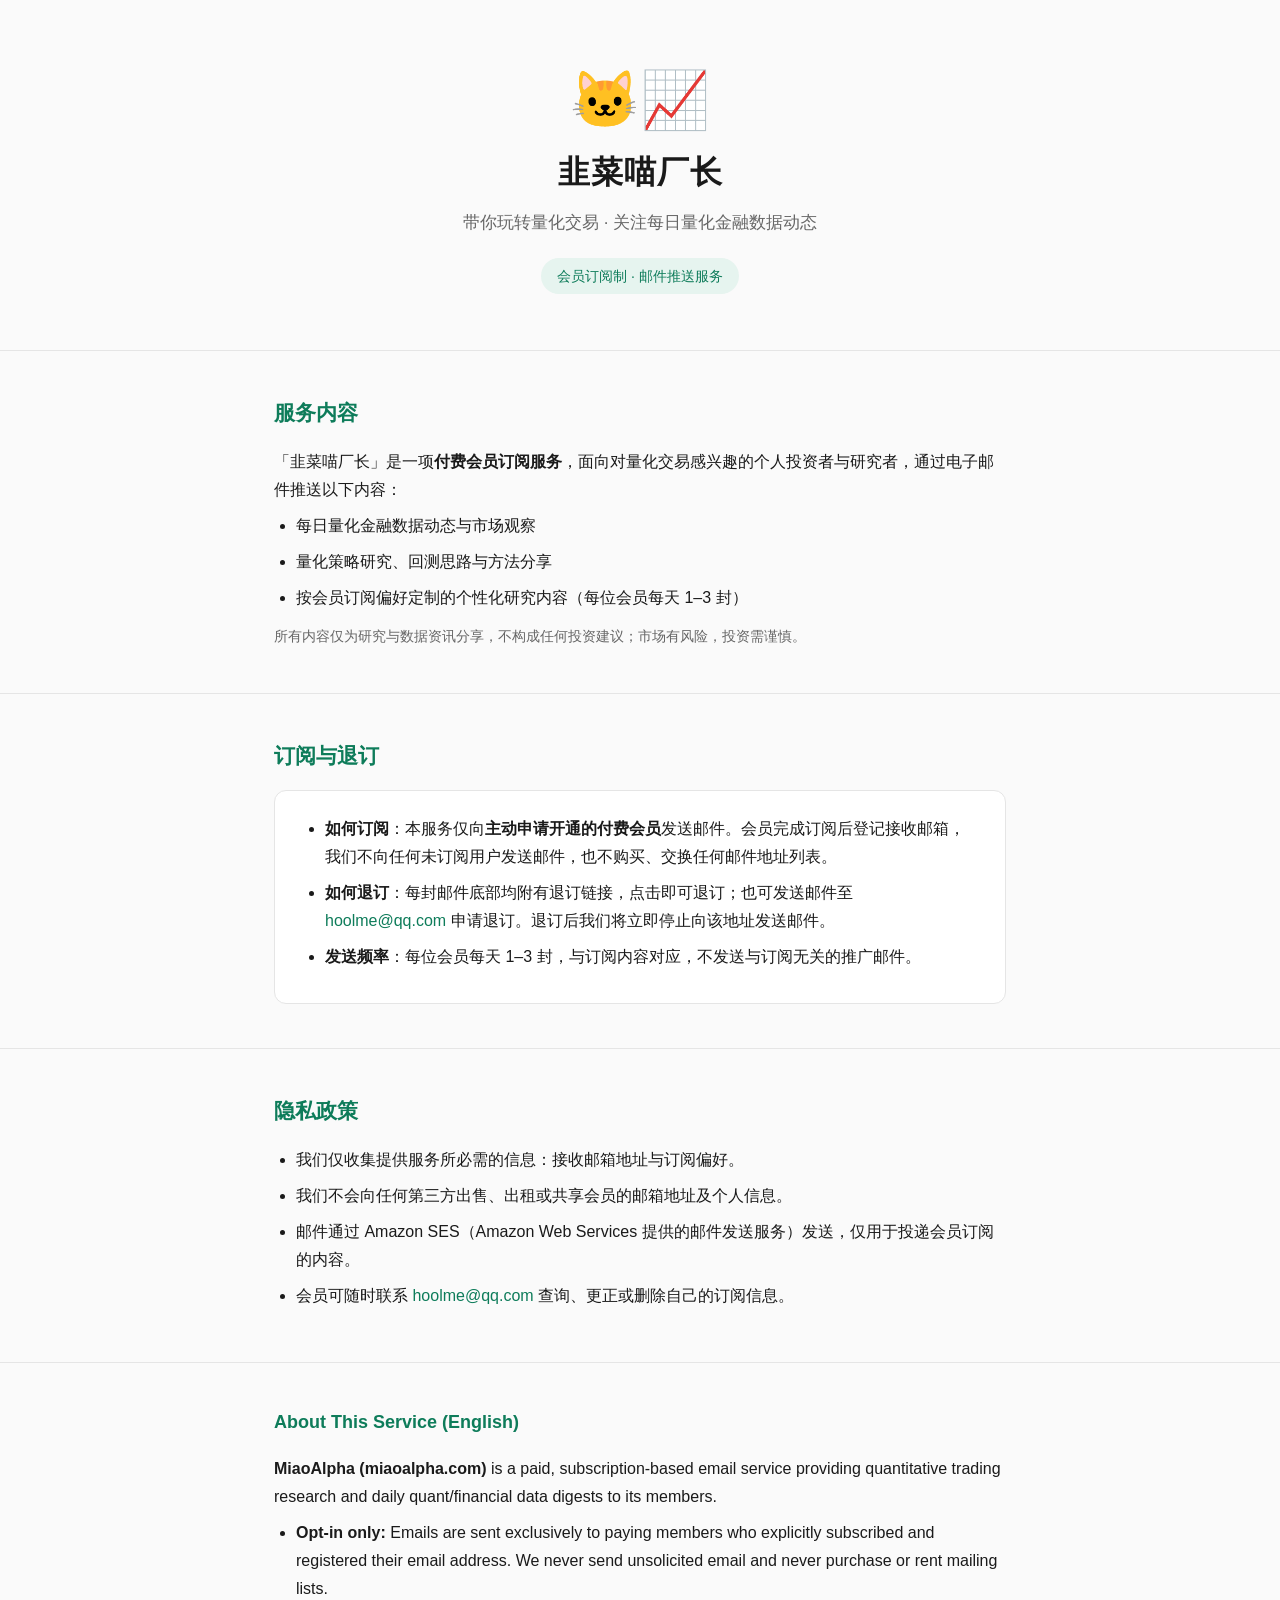
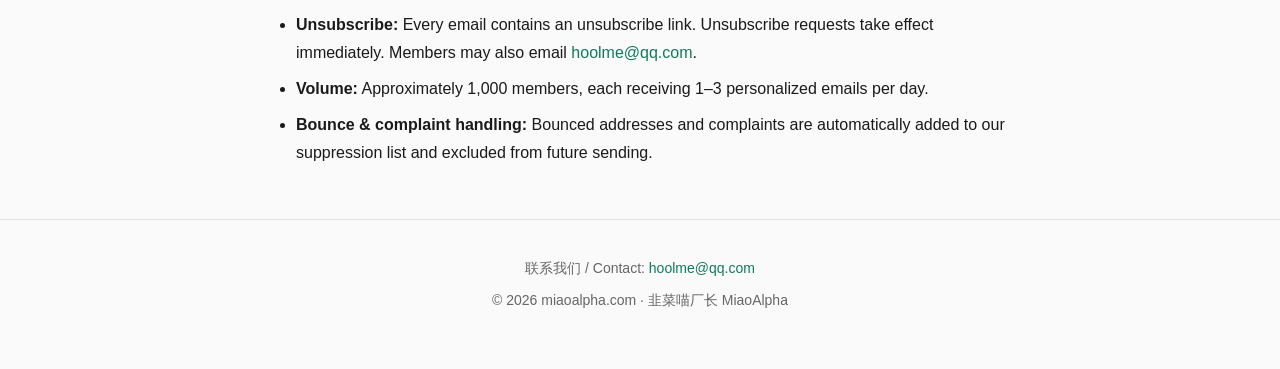
==== index.html @ d76ddc3e "Add files via upload" ====
<!DOCTYPE html>
<html lang="zh-CN">
<head>
<meta charset="UTF-8">
<meta name="viewport" content="width=device-width, initial-scale=1.0">
<meta name="description" content="韭菜喵厂长 — 付费订阅制量化交易研究与每日量化金融数据动态邮件服务。用户主动订阅，随时可退订。">
<title>韭菜喵厂长 · MiaoAlpha — 量化交易研究订阅</title>
<style>
  :root {
    --bg: #fafafa;
    --card: #ffffff;
    --text: #1a1a1a;
    --muted: #666;
    --accent: #0e7c5a;
    --accent-soft: #e6f4ef;
    --border: #e5e5e5;
  }
  @media (prefers-color-scheme: dark) {
    :root {
      --bg: #111417;
      --card: #1a1f24;
      --text: #e8e8e8;
      --muted: #9aa4ad;
      --accent: #35c795;
      --accent-soft: #16302a;
      --border: #2a3138;
    }
  }
  * { margin: 0; padding: 0; box-sizing: border-box; }
  body {
    font-family: -apple-system, BlinkMacSystemFont, "PingFang SC", "Microsoft YaHei", "Segoe UI", sans-serif;
    background: var(--bg);
    color: var(--text);
    line-height: 1.75;
  }
  .wrap { max-width: 780px; margin: 0 auto; padding: 0 24px; }
  header {
    padding: 72px 0 56px;
    text-align: center;
    border-bottom: 1px solid var(--border);
  }
  .logo { font-size: 56px; line-height: 1; }
  h1 { font-size: 32px; margin: 16px 0 8px; letter-spacing: 1px; }
  .tagline { font-size: 17px; color: var(--muted); }
  .badge {
    display: inline-block;
    margin-top: 20px;
    padding: 6px 16px;
    background: var(--accent-soft);
    color: var(--accent);
    border-radius: 999px;
    font-size: 14px;
  }
  section { padding: 44px 0; border-bottom: 1px solid var(--border); }
  h2 {
    font-size: 21px;
    margin-bottom: 16px;
    color: var(--accent);
  }
  p, li { font-size: 16px; color: var(--text); }
  ul { padding-left: 22px; margin-top: 8px; }
  li { margin-bottom: 8px; }
  .muted { color: var(--muted); font-size: 14px; }
  .card {
    background: var(--card);
    border: 1px solid var(--border);
    border-radius: 12px;
    padding: 24px 28px;
    margin-top: 16px;
  }
  .en { font-size: 15px; color: var(--muted); }
  .en h2 { font-size: 18px; }
  footer { padding: 36px 0 56px; text-align: center; }
  footer p { font-size: 14px; color: var(--muted); }
  a { color: var(--accent); text-decoration: none; }
  a:hover { text-decoration: underline; }
</style>
</head>
<body>

<header>
  <div class="wrap">
    <div class="logo">🐱📈</div>
    <h1>韭菜喵厂长</h1>
    <p class="tagline">带你玩转量化交易 · 关注每日量化金融数据动态</p>
    <span class="badge">会员订阅制 · 邮件推送服务</span>
  </div>
</header>

<section>
  <div class="wrap">
    <h2>服务内容</h2>
    <p>「韭菜喵厂长」是一项<strong>付费会员订阅服务</strong>，面向对量化交易感兴趣的个人投资者与研究者，通过电子邮件推送以下内容：</p>
    <ul>
      <li>每日量化金融数据动态与市场观察</li>
      <li>量化策略研究、回测思路与方法分享</li>
      <li>按会员订阅偏好定制的个性化研究内容（每位会员每天 1&ndash;3 封）</li>
    </ul>
    <p class="muted" style="margin-top:12px">所有内容仅为研究与数据资讯分享，不构成任何投资建议；市场有风险，投资需谨慎。</p>
  </div>
</section>

<section>
  <div class="wrap">
    <h2>订阅与退订</h2>
    <div class="card">
      <ul style="margin-top:0">
        <li><strong>如何订阅</strong>：本服务仅向<strong>主动申请开通的付费会员</strong>发送邮件。会员完成订阅后登记接收邮箱，我们不向任何未订阅用户发送邮件，也不购买、交换任何邮件地址列表。</li>
        <li><strong>如何退订</strong>：每封邮件底部均附有退订链接，点击即可退订；也可发送邮件至 <a href="mailto:hoolme@qq.com">hoolme@qq.com</a> 申请退订。退订后我们将立即停止向该地址发送邮件。</li>
        <li><strong>发送频率</strong>：每位会员每天 1&ndash;3 封，与订阅内容对应，不发送与订阅无关的推广邮件。</li>
      </ul>
    </div>
  </div>
</section>

<section>
  <div class="wrap">
    <h2>隐私政策</h2>
    <ul>
      <li>我们仅收集提供服务所必需的信息：接收邮箱地址与订阅偏好。</li>
      <li>我们不会向任何第三方出售、出租或共享会员的邮箱地址及个人信息。</li>
      <li>邮件通过 Amazon SES（Amazon Web Services 提供的邮件发送服务）发送，仅用于投递会员订阅的内容。</li>
      <li>会员可随时联系 <a href="mailto:hoolme@qq.com">hoolme@qq.com</a> 查询、更正或删除自己的订阅信息。</li>
    </ul>
  </div>
</section>

<section>
  <div class="wrap en">
    <h2>About This Service (English)</h2>
    <p><strong>MiaoAlpha (miaoalpha.com)</strong> is a paid, subscription-based email service providing quantitative trading research and daily quant/financial data digests to its members.</p>
    <ul>
      <li><strong>Opt-in only:</strong> Emails are sent exclusively to paying members who explicitly subscribed and registered their email address. We never send unsolicited email and never purchase or rent mailing lists.</li>
      <li><strong>Unsubscribe:</strong> Every email contains an unsubscribe link. Unsubscribe requests take effect immediately. Members may also email <a href="mailto:hoolme@qq.com">hoolme@qq.com</a>.</li>
      <li><strong>Volume:</strong> Approximately 1,000 members, each receiving 1&ndash;3 personalized emails per day.</li>
      <li><strong>Bounce &amp; complaint handling:</strong> Bounced addresses and complaints are automatically added to our suppression list and excluded from future sending.</li>
    </ul>
  </div>
</section>

<footer>
  <div class="wrap">
    <p>联系我们 / Contact: <a href="mailto:hoolme@qq.com">hoolme@qq.com</a></p>
    <p style="margin-top:8px">© 2026 miaoalpha.com · 韭菜喵厂长 MiaoAlpha</p>
  </div>
</footer>

</body>
</html>
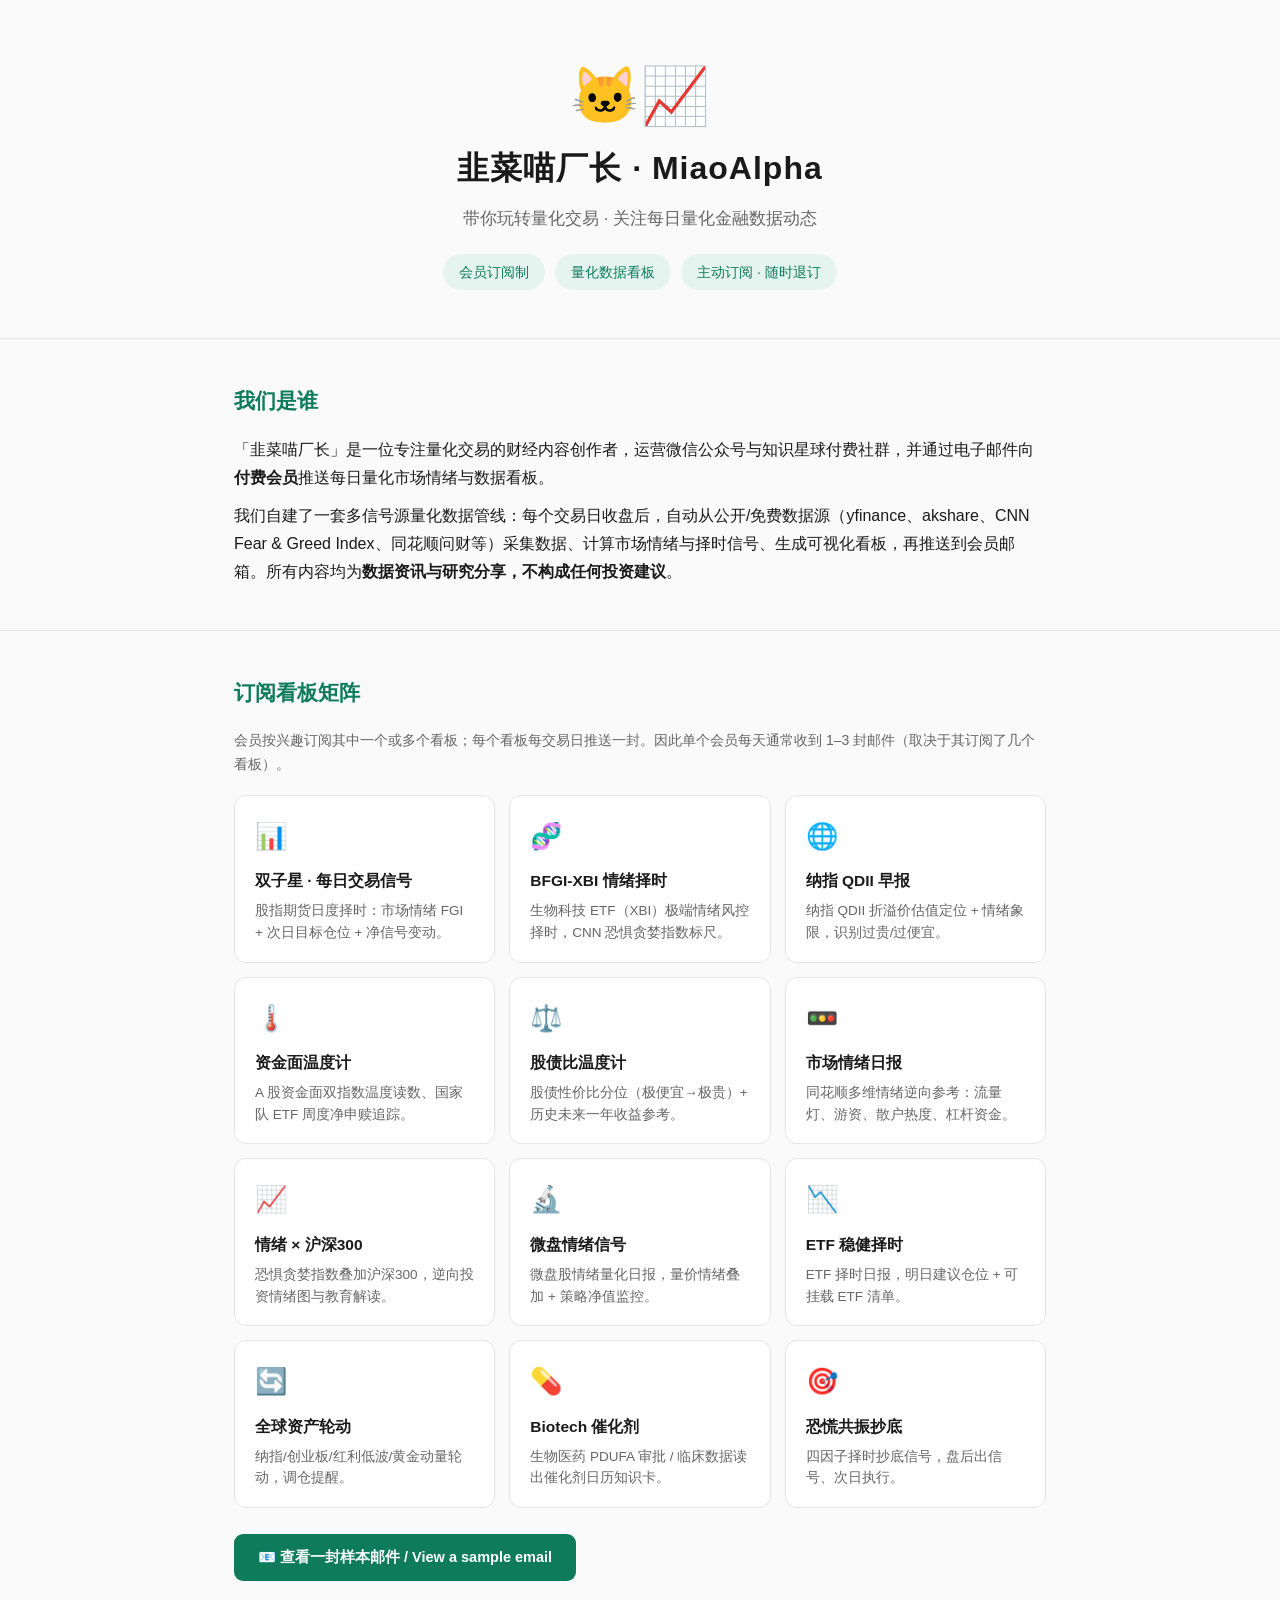
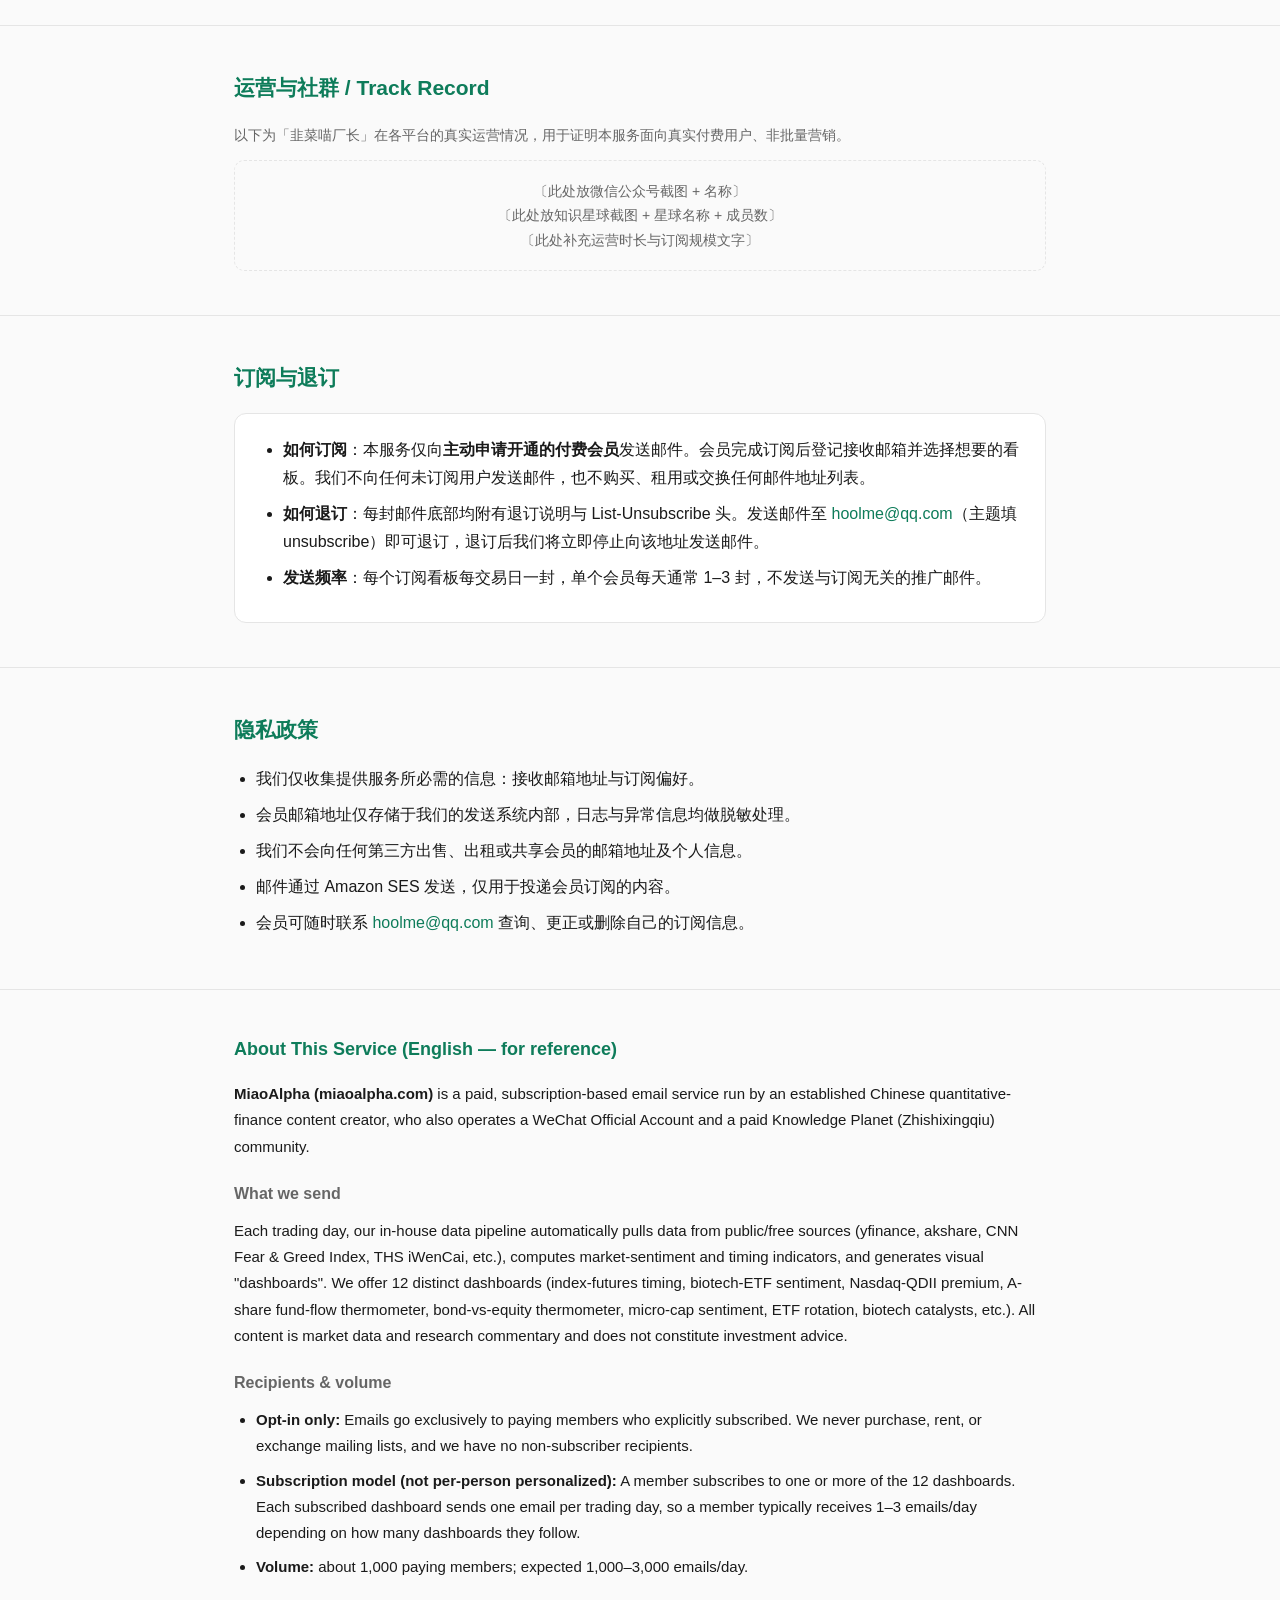
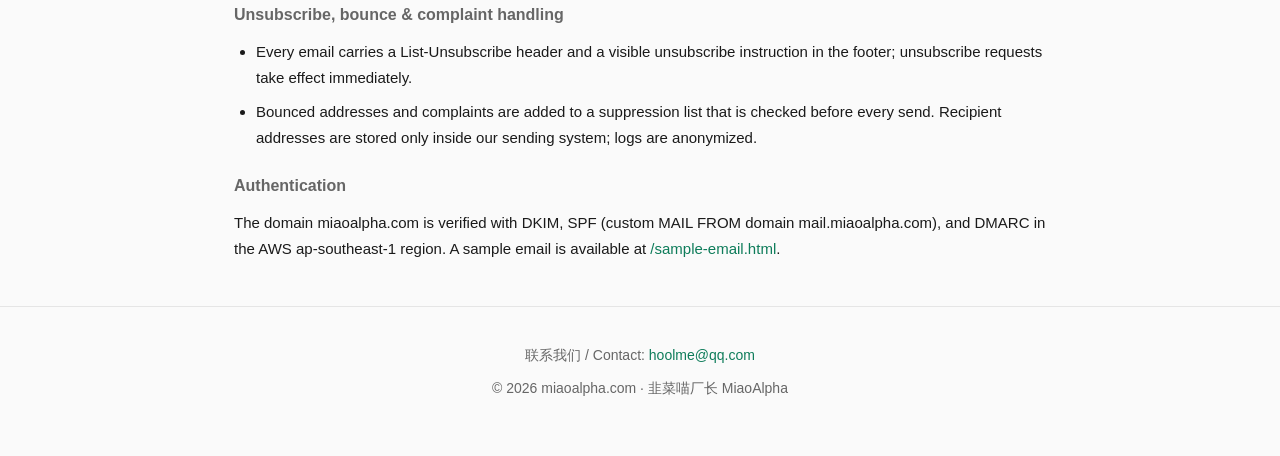
==== commit 6df587d3: "feat: 升级官网展示量化看板矩阵与合规样本邮件 - 新增12个订阅看板矩阵展示 - 新增中英双语 About（供 AWS SES 审核） - 修正订阅模型表述（按看板订阅，非per-person个" ====
--- a/index.html
+++ b/index.html
@@ -3,73 +3,73 @@
 <head>
 <meta charset="UTF-8">
 <meta name="viewport" content="width=device-width, initial-scale=1.0">
-<meta name="description" content="韭菜喵厂长 — 付费订阅制量化交易研究与每日量化金融数据动态邮件服务。用户主动订阅，随时可退订。">
-<title>韭菜喵厂长 · MiaoAlpha — 量化交易研究订阅</title>
+<meta name="description" content="韭菜喵厂长 MiaoAlpha — 付费订阅制量化市场情绪与数据看板邮件服务。用户主动订阅，按看板推送，随时可退订。A paid, opt-in subscription email service delivering quantitative market-sentiment dashboards.">
+<title>韭菜喵厂长 · MiaoAlpha — 量化数据看板订阅服务</title>
 <style>
   :root {
-    --bg: #fafafa;
-    --card: #ffffff;
-    --text: #1a1a1a;
-    --muted: #666;
-    --accent: #0e7c5a;
-    --accent-soft: #e6f4ef;
-    --border: #e5e5e5;
+    --bg: #fafafa; --card: #ffffff; --text: #1a1a1a; --muted: #666;
+    --accent: #0e7c5a; --accent-soft: #e6f4ef; --border: #e5e5e5;
   }
   @media (prefers-color-scheme: dark) {
     :root {
-      --bg: #111417;
-      --card: #1a1f24;
-      --text: #e8e8e8;
-      --muted: #9aa4ad;
-      --accent: #35c795;
-      --accent-soft: #16302a;
-      --border: #2a3138;
+      --bg: #111417; --card: #1a1f24; --text: #e8e8e8; --muted: #9aa4ad;
+      --accent: #35c795; --accent-soft: #16302a; --border: #2a3138;
     }
+  }
+  :root[data-theme="dark"] {
+    --bg: #111417; --card: #1a1f24; --text: #e8e8e8; --muted: #9aa4ad;
+    --accent: #35c795; --accent-soft: #16302a; --border: #2a3138;
+  }
+  :root[data-theme="light"] {
+    --bg: #fafafa; --card: #ffffff; --text: #1a1a1a; --muted: #666;
+    --accent: #0e7c5a; --accent-soft: #e6f4ef; --border: #e5e5e5;
   }
   * { margin: 0; padding: 0; box-sizing: border-box; }
   body {
     font-family: -apple-system, BlinkMacSystemFont, "PingFang SC", "Microsoft YaHei", "Segoe UI", sans-serif;
-    background: var(--bg);
-    color: var(--text);
-    line-height: 1.75;
+    background: var(--bg); color: var(--text); line-height: 1.75;
   }
-  .wrap { max-width: 780px; margin: 0 auto; padding: 0 24px; }
-  header {
-    padding: 72px 0 56px;
-    text-align: center;
-    border-bottom: 1px solid var(--border);
-  }
+  .wrap { max-width: 860px; margin: 0 auto; padding: 0 24px; }
+  header { padding: 68px 0 48px; text-align: center; border-bottom: 1px solid var(--border); }
   .logo { font-size: 56px; line-height: 1; }
   h1 { font-size: 32px; margin: 16px 0 8px; letter-spacing: 1px; }
   .tagline { font-size: 17px; color: var(--muted); }
+  .badges { margin-top: 20px; display: flex; gap: 10px; justify-content: center; flex-wrap: wrap; }
   .badge {
-    display: inline-block;
-    margin-top: 20px;
-    padding: 6px 16px;
-    background: var(--accent-soft);
-    color: var(--accent);
-    border-radius: 999px;
-    font-size: 14px;
+    display: inline-block; padding: 6px 16px; background: var(--accent-soft);
+    color: var(--accent); border-radius: 999px; font-size: 14px;
   }
   section { padding: 44px 0; border-bottom: 1px solid var(--border); }
-  h2 {
-    font-size: 21px;
-    margin-bottom: 16px;
-    color: var(--accent);
-  }
+  h2 { font-size: 21px; margin-bottom: 16px; color: var(--accent); }
+  h3 { font-size: 16px; margin: 20px 0 10px; }
   p, li { font-size: 16px; color: var(--text); }
   ul { padding-left: 22px; margin-top: 8px; }
   li { margin-bottom: 8px; }
   .muted { color: var(--muted); font-size: 14px; }
   .card {
-    background: var(--card);
-    border: 1px solid var(--border);
-    border-radius: 12px;
-    padding: 24px 28px;
-    margin-top: 16px;
+    background: var(--card); border: 1px solid var(--border);
+    border-radius: 12px; padding: 22px 26px; margin-top: 16px;
   }
+  .grid { display: grid; grid-template-columns: repeat(auto-fill, minmax(240px, 1fr)); gap: 14px; margin-top: 18px; }
+  .tile {
+    background: var(--card); border: 1px solid var(--border);
+    border-radius: 12px; padding: 18px 20px;
+  }
+  .tile .ic { font-size: 26px; }
+  .tile h4 { font-size: 15.5px; margin: 8px 0 6px; }
+  .tile p { font-size: 13.5px; color: var(--muted); line-height: 1.6; }
   .en { font-size: 15px; color: var(--muted); }
   .en h2 { font-size: 18px; }
+  .en li, .en p { font-size: 15px; }
+  .btn {
+    display: inline-block; background: var(--accent); color: #fff !important;
+    text-decoration: none; padding: 11px 24px; border-radius: 9px;
+    font-size: 14.5px; font-weight: bold; margin-top: 8px;
+  }
+  .placeholder {
+    border: 1.5px dashed var(--border); border-radius: 10px; padding: 18px;
+    color: var(--muted); font-size: 14px; text-align: center; margin-top: 12px;
+  }
   footer { padding: 36px 0 56px; text-align: center; }
   footer p { font-size: 14px; color: var(--muted); }
   a { color: var(--accent); text-decoration: none; }
@@ -81,22 +81,55 @@
 <header>
   <div class="wrap">
     <div class="logo">🐱📈</div>
-    <h1>韭菜喵厂长</h1>
+    <h1>韭菜喵厂长 · MiaoAlpha</h1>
     <p class="tagline">带你玩转量化交易 · 关注每日量化金融数据动态</p>
-    <span class="badge">会员订阅制 · 邮件推送服务</span>
+    <div class="badges">
+      <span class="badge">会员订阅制</span>
+      <span class="badge">量化数据看板</span>
+      <span class="badge">主动订阅 · 随时退订</span>
+    </div>
   </div>
 </header>
 
 <section>
   <div class="wrap">
-    <h2>服务内容</h2>
-    <p>「韭菜喵厂长」是一项<strong>付费会员订阅服务</strong>，面向对量化交易感兴趣的个人投资者与研究者，通过电子邮件推送以下内容：</p>
-    <ul>
-      <li>每日量化金融数据动态与市场观察</li>
-      <li>量化策略研究、回测思路与方法分享</li>
-      <li>按会员订阅偏好定制的个性化研究内容（每位会员每天 1&ndash;3 封）</li>
-    </ul>
-    <p class="muted" style="margin-top:12px">所有内容仅为研究与数据资讯分享，不构成任何投资建议；市场有风险，投资需谨慎。</p>
+    <h2>我们是谁</h2>
+    <p>「韭菜喵厂长」是一位专注量化交易的财经内容创作者，运营微信公众号与知识星球付费社群，并通过电子邮件向<strong>付费会员</strong>推送每日量化市场情绪与数据看板。</p>
+    <p style="margin-top:10px">我们自建了一套多信号源量化数据管线：每个交易日收盘后，自动从公开/免费数据源（yfinance、akshare、CNN Fear &amp; Greed Index、同花顺问财等）采集数据、计算市场情绪与择时信号、生成可视化看板，再推送到会员邮箱。所有内容均为<strong>数据资讯与研究分享，不构成任何投资建议</strong>。</p>
+  </div>
+</section>
+
+<section>
+  <div class="wrap">
+    <h2>订阅看板矩阵</h2>
+    <p class="muted">会员按兴趣订阅其中一个或多个看板；每个看板每交易日推送一封。因此单个会员每天通常收到 1–3 封邮件（取决于其订阅了几个看板）。</p>
+    <div class="grid">
+      <div class="tile"><div class="ic">📊</div><h4>双子星 · 每日交易信号</h4><p>股指期货日度择时：市场情绪 FGI + 次日目标仓位 + 净信号变动。</p></div>
+      <div class="tile"><div class="ic">🧬</div><h4>BFGI-XBI 情绪择时</h4><p>生物科技 ETF（XBI）极端情绪风控择时，CNN 恐惧贪婪指数标尺。</p></div>
+      <div class="tile"><div class="ic">🌐</div><h4>纳指 QDII 早报</h4><p>纳指 QDII 折溢价估值定位 + 情绪象限，识别过贵/过便宜。</p></div>
+      <div class="tile"><div class="ic">🌡️</div><h4>资金面温度计</h4><p>A 股资金面双指数温度读数、国家队 ETF 周度净申赎追踪。</p></div>
+      <div class="tile"><div class="ic">⚖️</div><h4>股债比温度计</h4><p>股债性价比分位（极便宜→极贵）+ 历史未来一年收益参考。</p></div>
+      <div class="tile"><div class="ic">🚥</div><h4>市场情绪日报</h4><p>同花顺多维情绪逆向参考：流量灯、游资、散户热度、杠杆资金。</p></div>
+      <div class="tile"><div class="ic">📈</div><h4>情绪 × 沪深300</h4><p>恐惧贪婪指数叠加沪深300，逆向投资情绪图与教育解读。</p></div>
+      <div class="tile"><div class="ic">🔬</div><h4>微盘情绪信号</h4><p>微盘股情绪量化日报，量价情绪叠加 + 策略净值监控。</p></div>
+      <div class="tile"><div class="ic">📉</div><h4>ETF 稳健择时</h4><p>ETF 择时日报，明日建议仓位 + 可挂载 ETF 清单。</p></div>
+      <div class="tile"><div class="ic">🔄</div><h4>全球资产轮动</h4><p>纳指/创业板/红利低波/黄金动量轮动，调仓提醒。</p></div>
+      <div class="tile"><div class="ic">💊</div><h4>Biotech 催化剂</h4><p>生物医药 PDUFA 审批 / 临床数据读出催化剂日历知识卡。</p></div>
+      <div class="tile"><div class="ic">🎯</div><h4>恐慌共振抄底</h4><p>四因子择时抄底信号，盘后出信号、次日执行。</p></div>
+    </div>
+    <p style="margin-top:18px"><a class="btn" href="sample-email.html">📧 查看一封样本邮件 / View a sample email</a></p>
+  </div>
+</section>
+
+<section>
+  <div class="wrap">
+    <h2>运营与社群 / Track Record</h2>
+    <p class="muted">以下为「韭菜喵厂长」在各平台的真实运营情况，用于证明本服务面向真实付费用户、非批量营销。</p>
+    <div class="placeholder">
+      〔此处放微信公众号截图 + 名称〕<br>
+      〔此处放知识星球截图 + 星球名称 + 成员数〕<br>
+      〔此处补充运营时长与订阅规模文字〕
+    </div>
   </div>
 </section>
 
@@ -105,9 +138,9 @@
     <h2>订阅与退订</h2>
     <div class="card">
       <ul style="margin-top:0">
-        <li><strong>如何订阅</strong>：本服务仅向<strong>主动申请开通的付费会员</strong>发送邮件。会员完成订阅后登记接收邮箱，我们不向任何未订阅用户发送邮件，也不购买、交换任何邮件地址列表。</li>
-        <li><strong>如何退订</strong>：每封邮件底部均附有退订链接，点击即可退订；也可发送邮件至 <a href="mailto:hoolme@qq.com">hoolme@qq.com</a> 申请退订。退订后我们将立即停止向该地址发送邮件。</li>
-        <li><strong>发送频率</strong>：每位会员每天 1&ndash;3 封，与订阅内容对应，不发送与订阅无关的推广邮件。</li>
+        <li><strong>如何订阅</strong>：本服务仅向<strong>主动申请开通的付费会员</strong>发送邮件。会员完成订阅后登记接收邮箱并选择想要的看板。我们不向任何未订阅用户发送邮件，也不购买、租用或交换任何邮件地址列表。</li>
+        <li><strong>如何退订</strong>：每封邮件底部均附有退订说明与 List-Unsubscribe 头。发送邮件至 <a href="mailto:hoolme@qq.com?subject=unsubscribe">hoolme@qq.com</a>（主题填 unsubscribe）即可退订，退订后我们将立即停止向该地址发送邮件。</li>
+        <li><strong>发送频率</strong>：每个订阅看板每交易日一封，单个会员每天通常 1–3 封，不发送与订阅无关的推广邮件。</li>
       </ul>
     </div>
   </div>
@@ -118,8 +151,9 @@
     <h2>隐私政策</h2>
     <ul>
       <li>我们仅收集提供服务所必需的信息：接收邮箱地址与订阅偏好。</li>
+      <li>会员邮箱地址仅存储于我们的发送系统内部，日志与异常信息均做脱敏处理。</li>
       <li>我们不会向任何第三方出售、出租或共享会员的邮箱地址及个人信息。</li>
-      <li>邮件通过 Amazon SES（Amazon Web Services 提供的邮件发送服务）发送，仅用于投递会员订阅的内容。</li>
+      <li>邮件通过 Amazon SES 发送，仅用于投递会员订阅的内容。</li>
       <li>会员可随时联系 <a href="mailto:hoolme@qq.com">hoolme@qq.com</a> 查询、更正或删除自己的订阅信息。</li>
     </ul>
   </div>
@@ -127,14 +161,23 @@
 
 <section>
   <div class="wrap en">
-    <h2>About This Service (English)</h2>
-    <p><strong>MiaoAlpha (miaoalpha.com)</strong> is a paid, subscription-based email service providing quantitative trading research and daily quant/financial data digests to its members.</p>
+    <h2>About This Service (English — for reference)</h2>
+    <p><strong>MiaoAlpha (miaoalpha.com)</strong> is a paid, subscription-based email service run by an established Chinese quantitative-finance content creator, who also operates a WeChat Official Account and a paid Knowledge Planet (Zhishixingqiu) community.</p>
+    <h3>What we send</h3>
+    <p>Each trading day, our in-house data pipeline automatically pulls data from public/free sources (yfinance, akshare, CNN Fear &amp; Greed Index, THS iWenCai, etc.), computes market-sentiment and timing indicators, and generates visual "dashboards". We offer 12 distinct dashboards (index-futures timing, biotech-ETF sentiment, Nasdaq-QDII premium, A-share fund-flow thermometer, bond-vs-equity thermometer, micro-cap sentiment, ETF rotation, biotech catalysts, etc.). All content is market data and research commentary and does not constitute investment advice.</p>
+    <h3>Recipients &amp; volume</h3>
     <ul>
-      <li><strong>Opt-in only:</strong> Emails are sent exclusively to paying members who explicitly subscribed and registered their email address. We never send unsolicited email and never purchase or rent mailing lists.</li>
-      <li><strong>Unsubscribe:</strong> Every email contains an unsubscribe link. Unsubscribe requests take effect immediately. Members may also email <a href="mailto:hoolme@qq.com">hoolme@qq.com</a>.</li>
-      <li><strong>Volume:</strong> Approximately 1,000 members, each receiving 1&ndash;3 personalized emails per day.</li>
-      <li><strong>Bounce &amp; complaint handling:</strong> Bounced addresses and complaints are automatically added to our suppression list and excluded from future sending.</li>
+      <li><strong>Opt-in only:</strong> Emails go exclusively to paying members who explicitly subscribed. We never purchase, rent, or exchange mailing lists, and we have no non-subscriber recipients.</li>
+      <li><strong>Subscription model (not per-person personalized):</strong> A member subscribes to one or more of the 12 dashboards. Each subscribed dashboard sends one email per trading day, so a member typically receives 1–3 emails/day depending on how many dashboards they follow.</li>
+      <li><strong>Volume:</strong> about 1,000 paying members; expected 1,000–3,000 emails/day.</li>
     </ul>
+    <h3>Unsubscribe, bounce &amp; complaint handling</h3>
+    <ul>
+      <li>Every email carries a List-Unsubscribe header and a visible unsubscribe instruction in the footer; unsubscribe requests take effect immediately.</li>
+      <li>Bounced addresses and complaints are added to a suppression list that is checked before every send. Recipient addresses are stored only inside our sending system; logs are anonymized.</li>
+    </ul>
+    <h3>Authentication</h3>
+    <p>The domain miaoalpha.com is verified with DKIM, SPF (custom MAIL FROM domain mail.miaoalpha.com), and DMARC in the AWS ap-southeast-1 region. A sample email is available at <a href="sample-email.html">/sample-email.html</a>.</p>
   </div>
 </section>
 
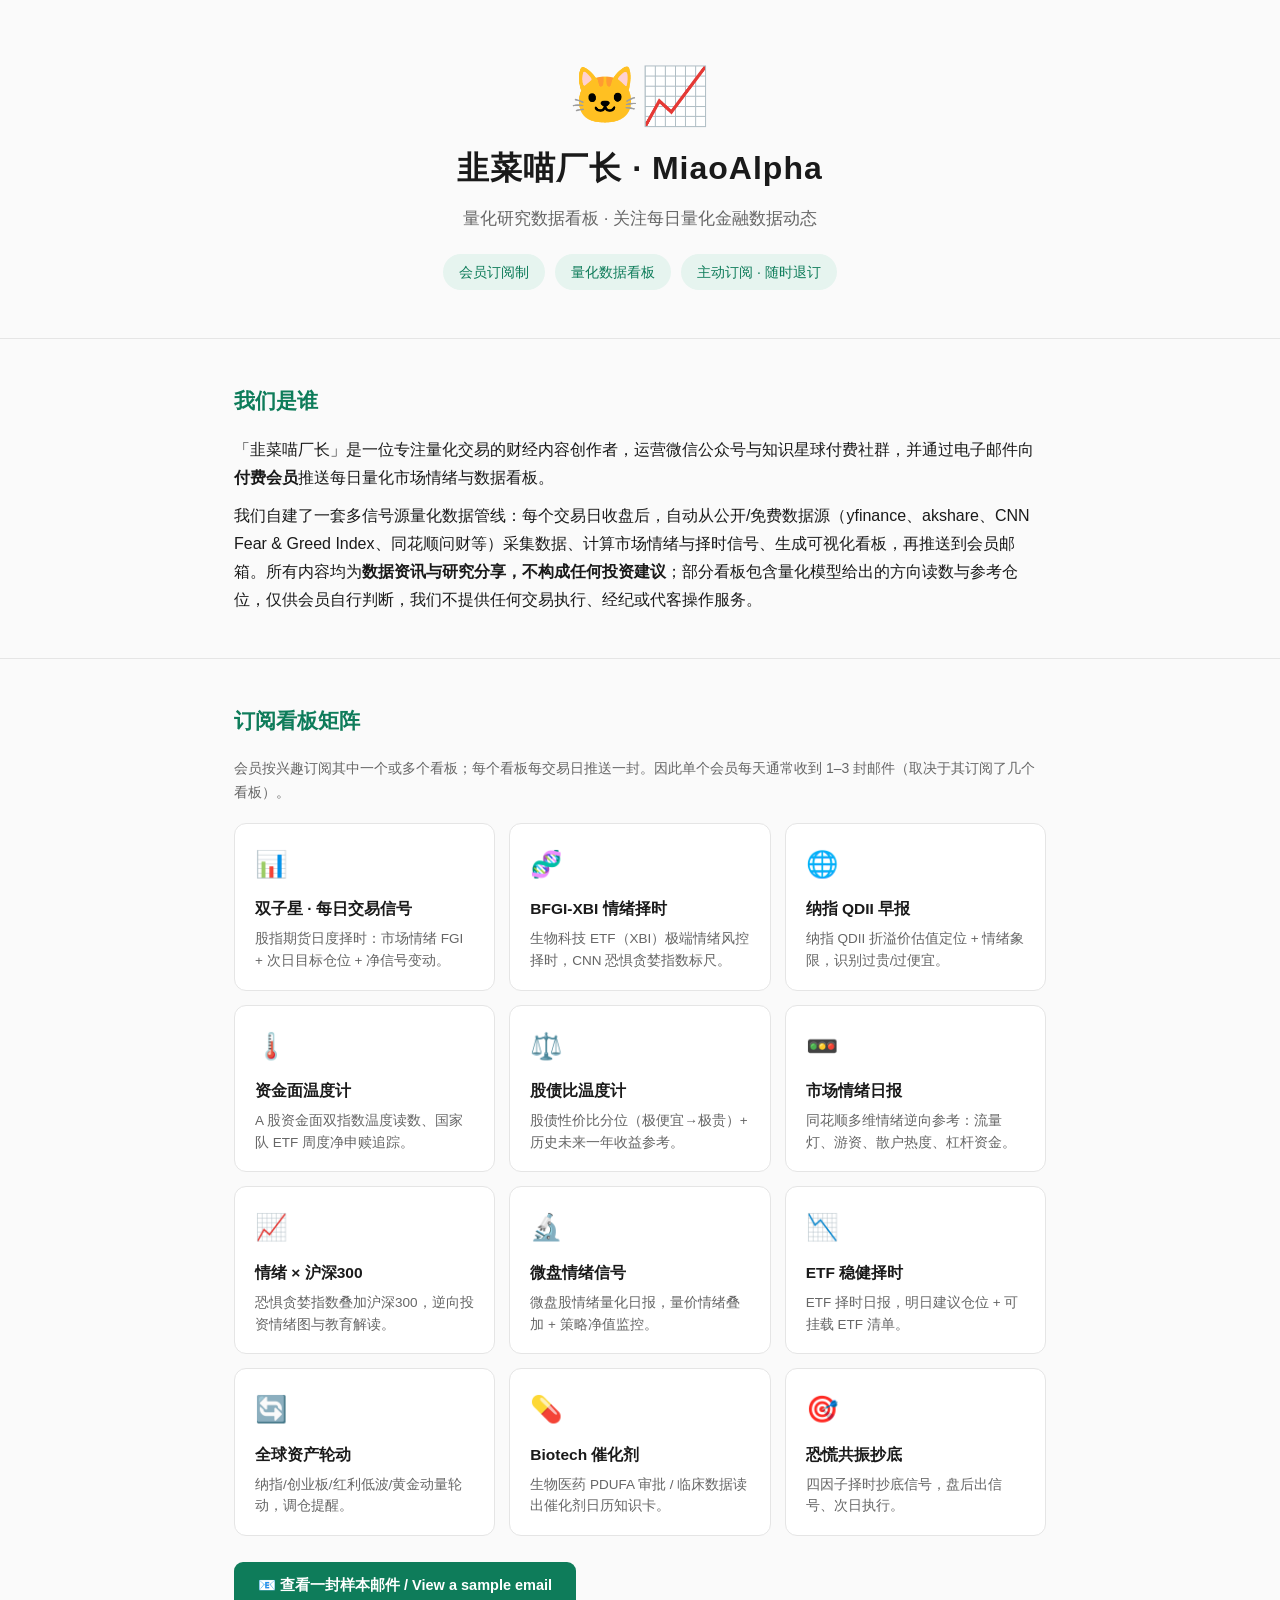
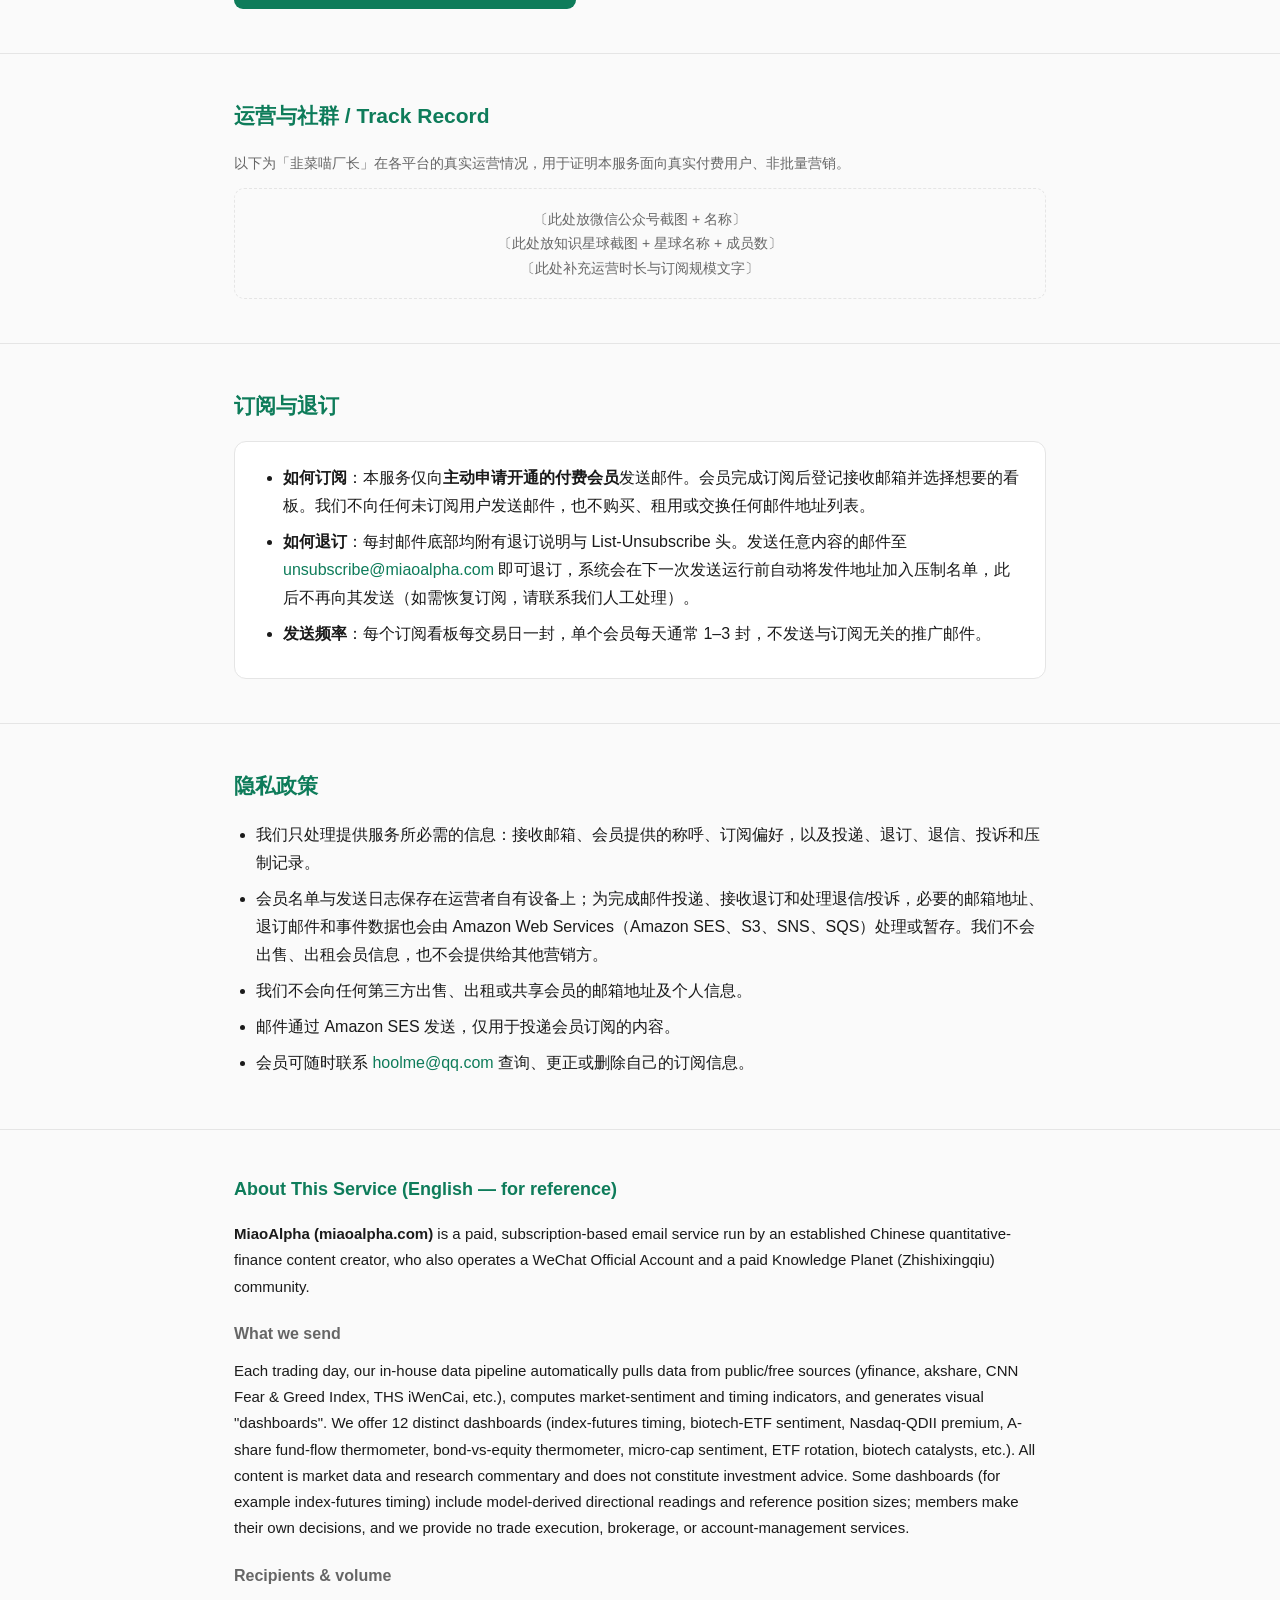
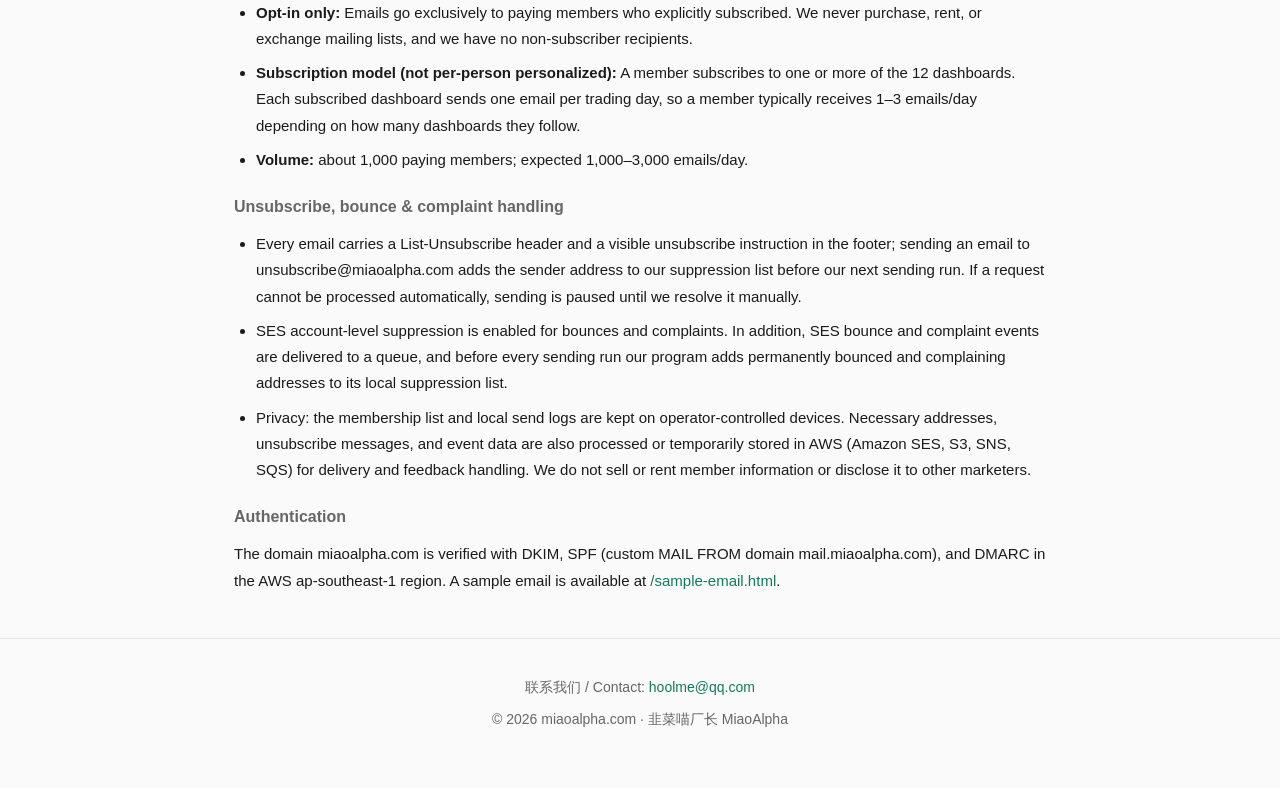
==== commit 28cf5408: "fix: 退订改为 unsubscribe@miaoalpha.com，如实披露看板内容，修正隐私条款" ====
--- a/index.html
+++ b/index.html
@@ -82,7 +82,7 @@
   <div class="wrap">
     <div class="logo">🐱📈</div>
     <h1>韭菜喵厂长 · MiaoAlpha</h1>
-    <p class="tagline">带你玩转量化交易 · 关注每日量化金融数据动态</p>
+    <p class="tagline">量化研究数据看板 · 关注每日量化金融数据动态</p>
     <div class="badges">
       <span class="badge">会员订阅制</span>
       <span class="badge">量化数据看板</span>
@@ -95,7 +95,7 @@
   <div class="wrap">
     <h2>我们是谁</h2>
     <p>「韭菜喵厂长」是一位专注量化交易的财经内容创作者，运营微信公众号与知识星球付费社群，并通过电子邮件向<strong>付费会员</strong>推送每日量化市场情绪与数据看板。</p>
-    <p style="margin-top:10px">我们自建了一套多信号源量化数据管线：每个交易日收盘后，自动从公开/免费数据源（yfinance、akshare、CNN Fear &amp; Greed Index、同花顺问财等）采集数据、计算市场情绪与择时信号、生成可视化看板，再推送到会员邮箱。所有内容均为<strong>数据资讯与研究分享，不构成任何投资建议</strong>。</p>
+    <p style="margin-top:10px">我们自建了一套多信号源量化数据管线：每个交易日收盘后，自动从公开/免费数据源（yfinance、akshare、CNN Fear &amp; Greed Index、同花顺问财等）采集数据、计算市场情绪与择时信号、生成可视化看板，再推送到会员邮箱。所有内容均为<strong>数据资讯与研究分享，不构成任何投资建议</strong>；部分看板包含量化模型给出的方向读数与参考仓位，仅供会员自行判断，我们不提供任何交易执行、经纪或代客操作服务。</p>
   </div>
 </section>
 
@@ -139,7 +139,7 @@
     <div class="card">
       <ul style="margin-top:0">
         <li><strong>如何订阅</strong>：本服务仅向<strong>主动申请开通的付费会员</strong>发送邮件。会员完成订阅后登记接收邮箱并选择想要的看板。我们不向任何未订阅用户发送邮件，也不购买、租用或交换任何邮件地址列表。</li>
-        <li><strong>如何退订</strong>：每封邮件底部均附有退订说明与 List-Unsubscribe 头。发送邮件至 <a href="mailto:hoolme@qq.com?subject=unsubscribe">hoolme@qq.com</a>（主题填 unsubscribe）即可退订，退订后我们将立即停止向该地址发送邮件。</li>
+        <li><strong>如何退订</strong>：每封邮件底部均附有退订说明与 List-Unsubscribe 头。发送任意内容的邮件至 <a href="mailto:unsubscribe@miaoalpha.com?subject=unsubscribe">unsubscribe@miaoalpha.com</a> 即可退订，系统会在下一次发送运行前自动将发件地址加入压制名单，此后不再向其发送（如需恢复订阅，请联系我们人工处理）。</li>
         <li><strong>发送频率</strong>：每个订阅看板每交易日一封，单个会员每天通常 1–3 封，不发送与订阅无关的推广邮件。</li>
       </ul>
     </div>
@@ -150,8 +150,8 @@
   <div class="wrap">
     <h2>隐私政策</h2>
     <ul>
-      <li>我们仅收集提供服务所必需的信息：接收邮箱地址与订阅偏好。</li>
-      <li>会员邮箱地址仅存储于我们的发送系统内部，日志与异常信息均做脱敏处理。</li>
+      <li>我们只处理提供服务所必需的信息：接收邮箱、会员提供的称呼、订阅偏好，以及投递、退订、退信、投诉和压制记录。</li>
+      <li>会员名单与发送日志保存在运营者自有设备上；为完成邮件投递、接收退订和处理退信/投诉，必要的邮箱地址、退订邮件和事件数据也会由 Amazon Web Services（Amazon SES、S3、SNS、SQS）处理或暂存。我们不会出售、出租会员信息，也不会提供给其他营销方。</li>
       <li>我们不会向任何第三方出售、出租或共享会员的邮箱地址及个人信息。</li>
       <li>邮件通过 Amazon SES 发送，仅用于投递会员订阅的内容。</li>
       <li>会员可随时联系 <a href="mailto:hoolme@qq.com">hoolme@qq.com</a> 查询、更正或删除自己的订阅信息。</li>
@@ -164,7 +164,7 @@
     <h2>About This Service (English — for reference)</h2>
     <p><strong>MiaoAlpha (miaoalpha.com)</strong> is a paid, subscription-based email service run by an established Chinese quantitative-finance content creator, who also operates a WeChat Official Account and a paid Knowledge Planet (Zhishixingqiu) community.</p>
     <h3>What we send</h3>
-    <p>Each trading day, our in-house data pipeline automatically pulls data from public/free sources (yfinance, akshare, CNN Fear &amp; Greed Index, THS iWenCai, etc.), computes market-sentiment and timing indicators, and generates visual "dashboards". We offer 12 distinct dashboards (index-futures timing, biotech-ETF sentiment, Nasdaq-QDII premium, A-share fund-flow thermometer, bond-vs-equity thermometer, micro-cap sentiment, ETF rotation, biotech catalysts, etc.). All content is market data and research commentary and does not constitute investment advice.</p>
+    <p>Each trading day, our in-house data pipeline automatically pulls data from public/free sources (yfinance, akshare, CNN Fear &amp; Greed Index, THS iWenCai, etc.), computes market-sentiment and timing indicators, and generates visual "dashboards". We offer 12 distinct dashboards (index-futures timing, biotech-ETF sentiment, Nasdaq-QDII premium, A-share fund-flow thermometer, bond-vs-equity thermometer, micro-cap sentiment, ETF rotation, biotech catalysts, etc.). All content is market data and research commentary and does not constitute investment advice. Some dashboards (for example index-futures timing) include model-derived directional readings and reference position sizes; members make their own decisions, and we provide no trade execution, brokerage, or account-management services.</p>
     <h3>Recipients &amp; volume</h3>
     <ul>
       <li><strong>Opt-in only:</strong> Emails go exclusively to paying members who explicitly subscribed. We never purchase, rent, or exchange mailing lists, and we have no non-subscriber recipients.</li>
@@ -173,8 +173,9 @@
     </ul>
     <h3>Unsubscribe, bounce &amp; complaint handling</h3>
     <ul>
-      <li>Every email carries a List-Unsubscribe header and a visible unsubscribe instruction in the footer; unsubscribe requests take effect immediately.</li>
-      <li>Bounced addresses and complaints are added to a suppression list that is checked before every send. Recipient addresses are stored only inside our sending system; logs are anonymized.</li>
+      <li>Every email carries a List-Unsubscribe header and a visible unsubscribe instruction in the footer; sending an email to unsubscribe@miaoalpha.com adds the sender address to our suppression list before our next sending run. If a request cannot be processed automatically, sending is paused until we resolve it manually.</li>
+      <li>SES account-level suppression is enabled for bounces and complaints. In addition, SES bounce and complaint events are delivered to a queue, and before every sending run our program adds permanently bounced and complaining addresses to its local suppression list.</li>
+      <li>Privacy: the membership list and local send logs are kept on operator-controlled devices. Necessary addresses, unsubscribe messages, and event data are also processed or temporarily stored in AWS (Amazon SES, S3, SNS, SQS) for delivery and feedback handling. We do not sell or rent member information or disclose it to other marketers.</li>
     </ul>
     <h3>Authentication</h3>
     <p>The domain miaoalpha.com is verified with DKIM, SPF (custom MAIL FROM domain mail.miaoalpha.com), and DMARC in the AWS ap-southeast-1 region. A sample email is available at <a href="sample-email.html">/sample-email.html</a>.</p>
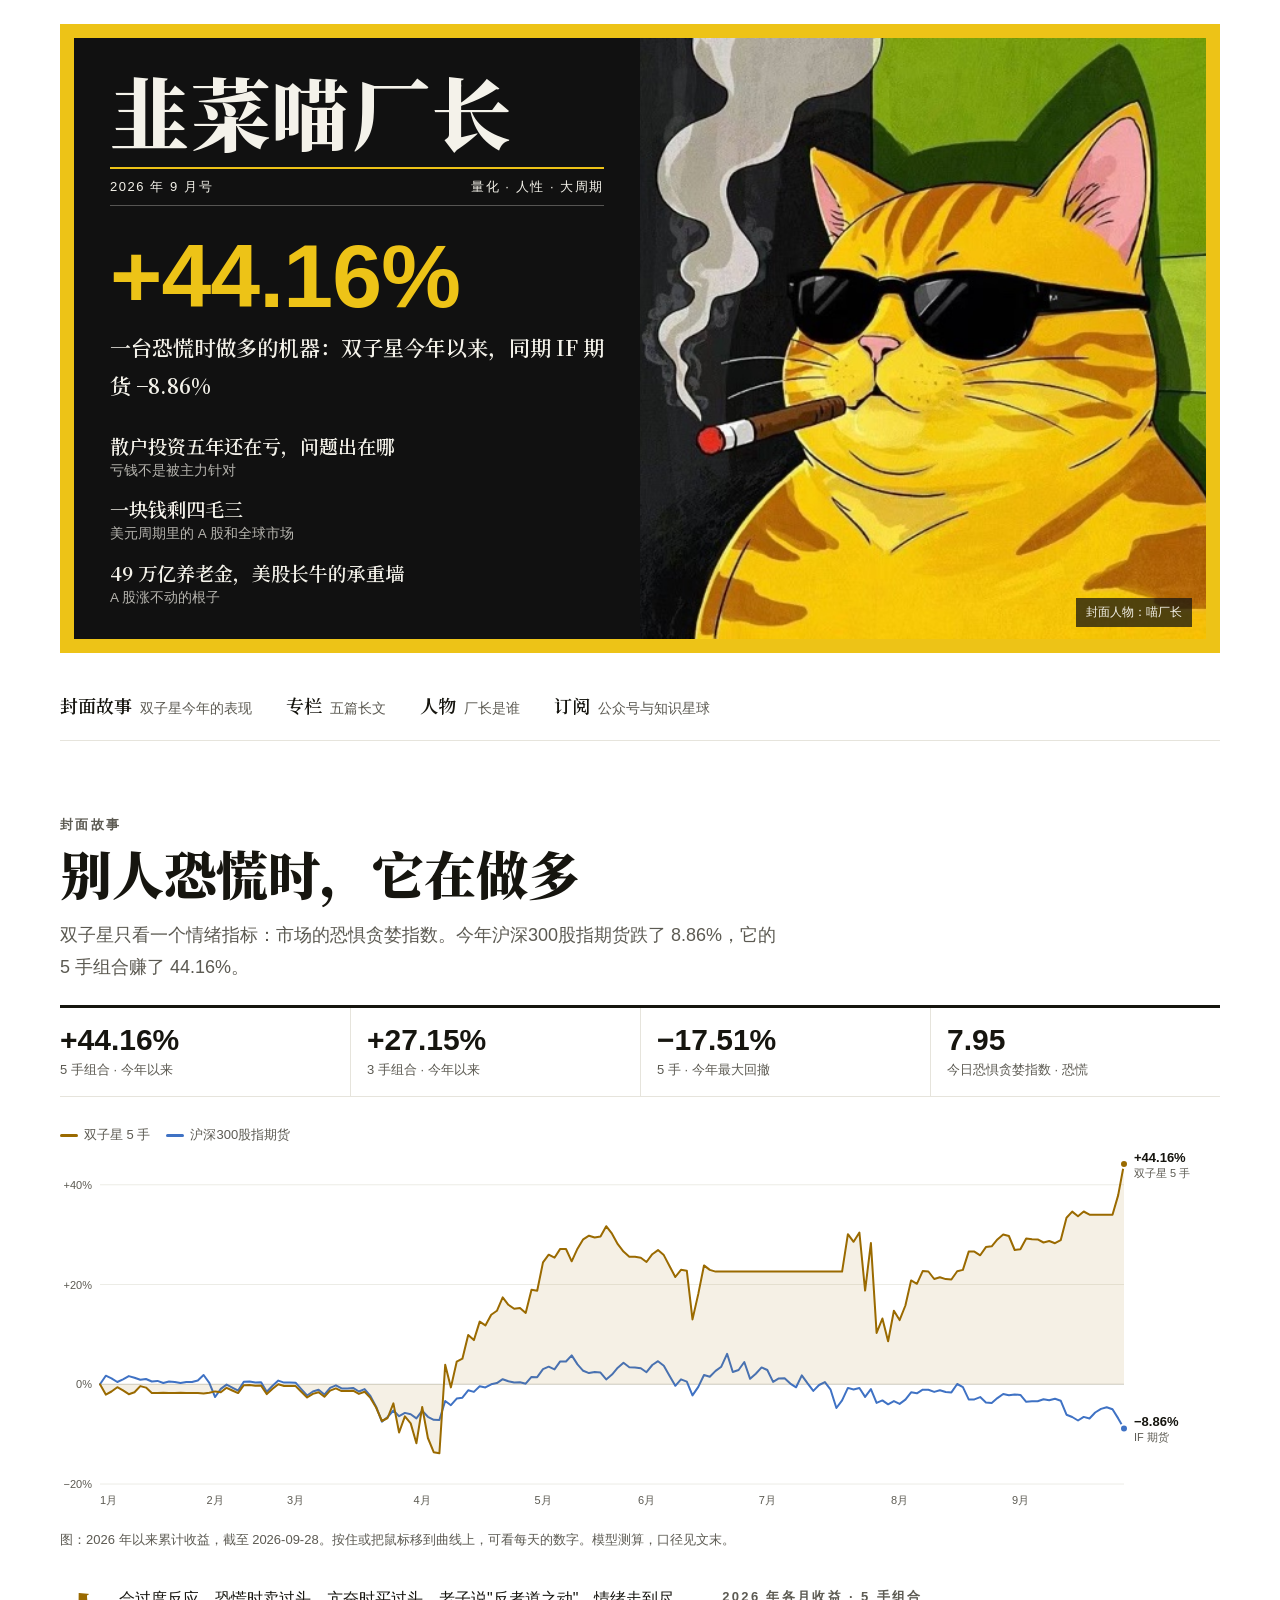
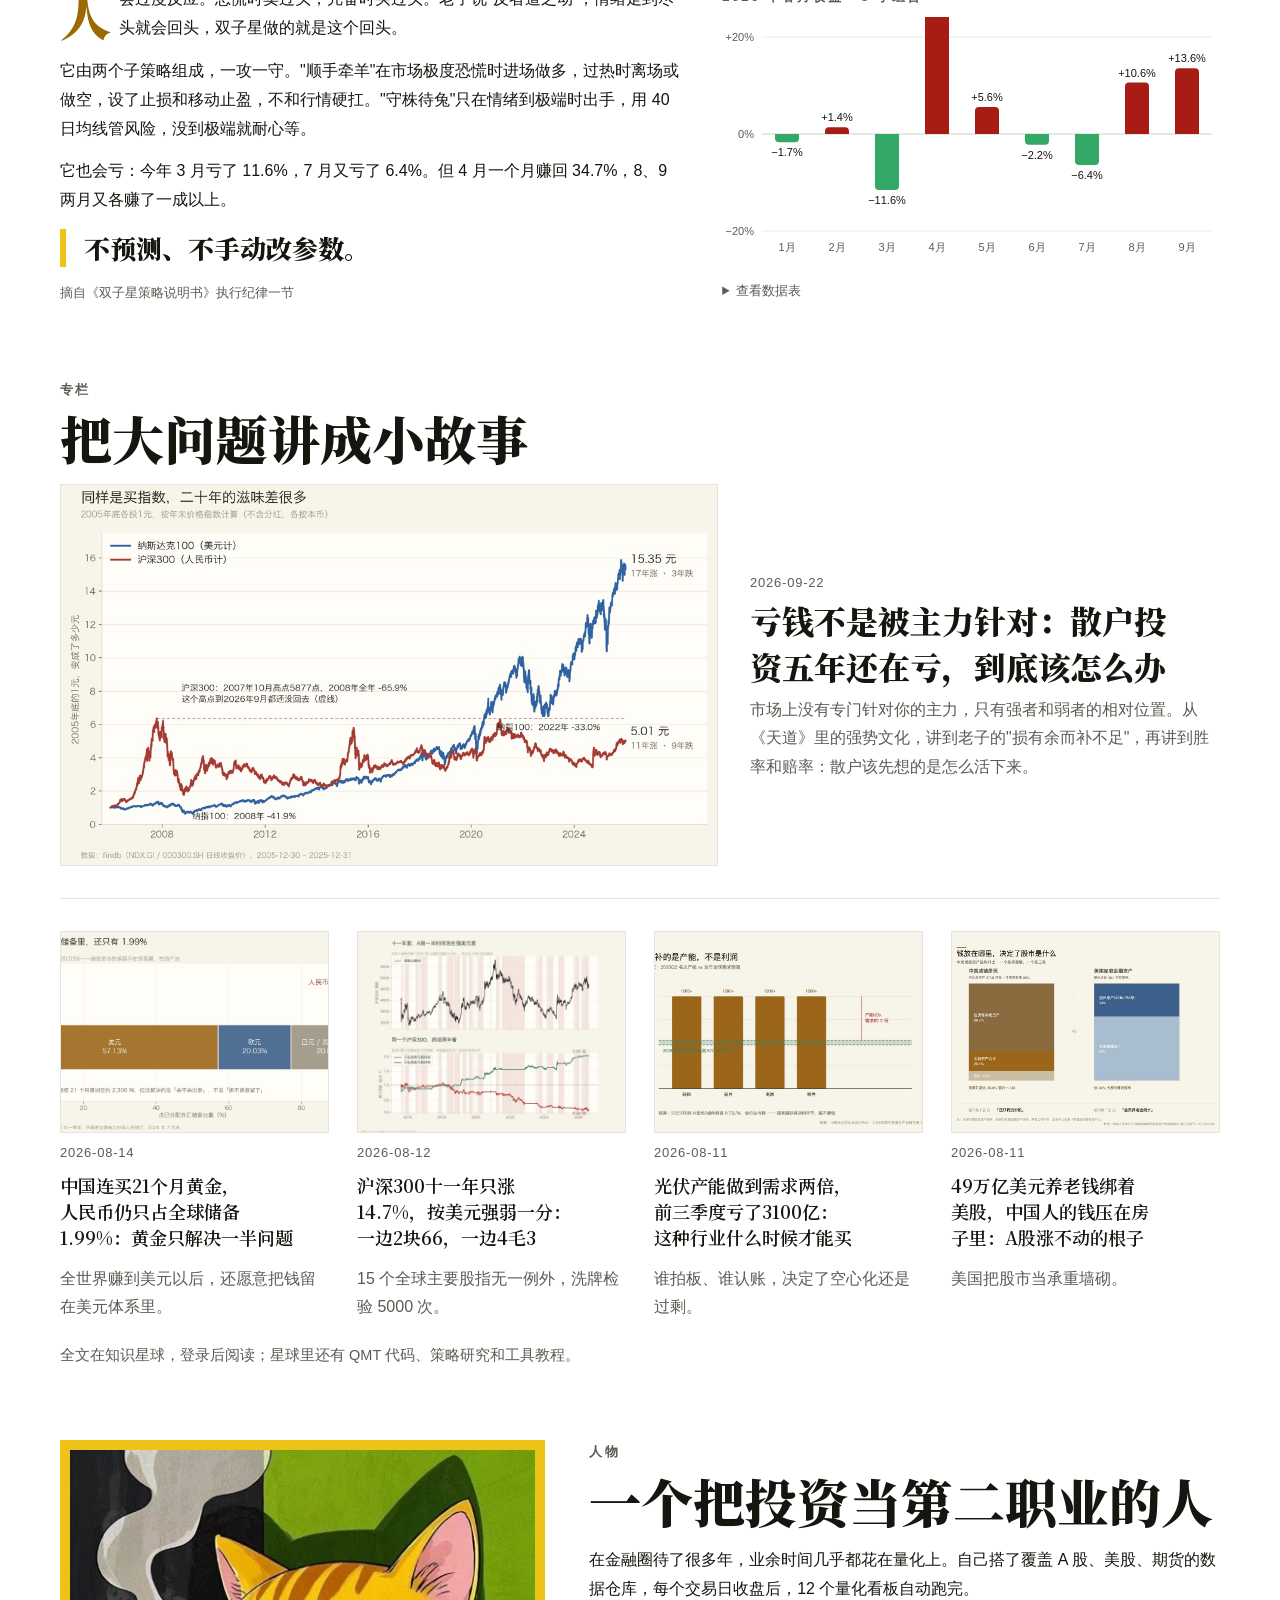
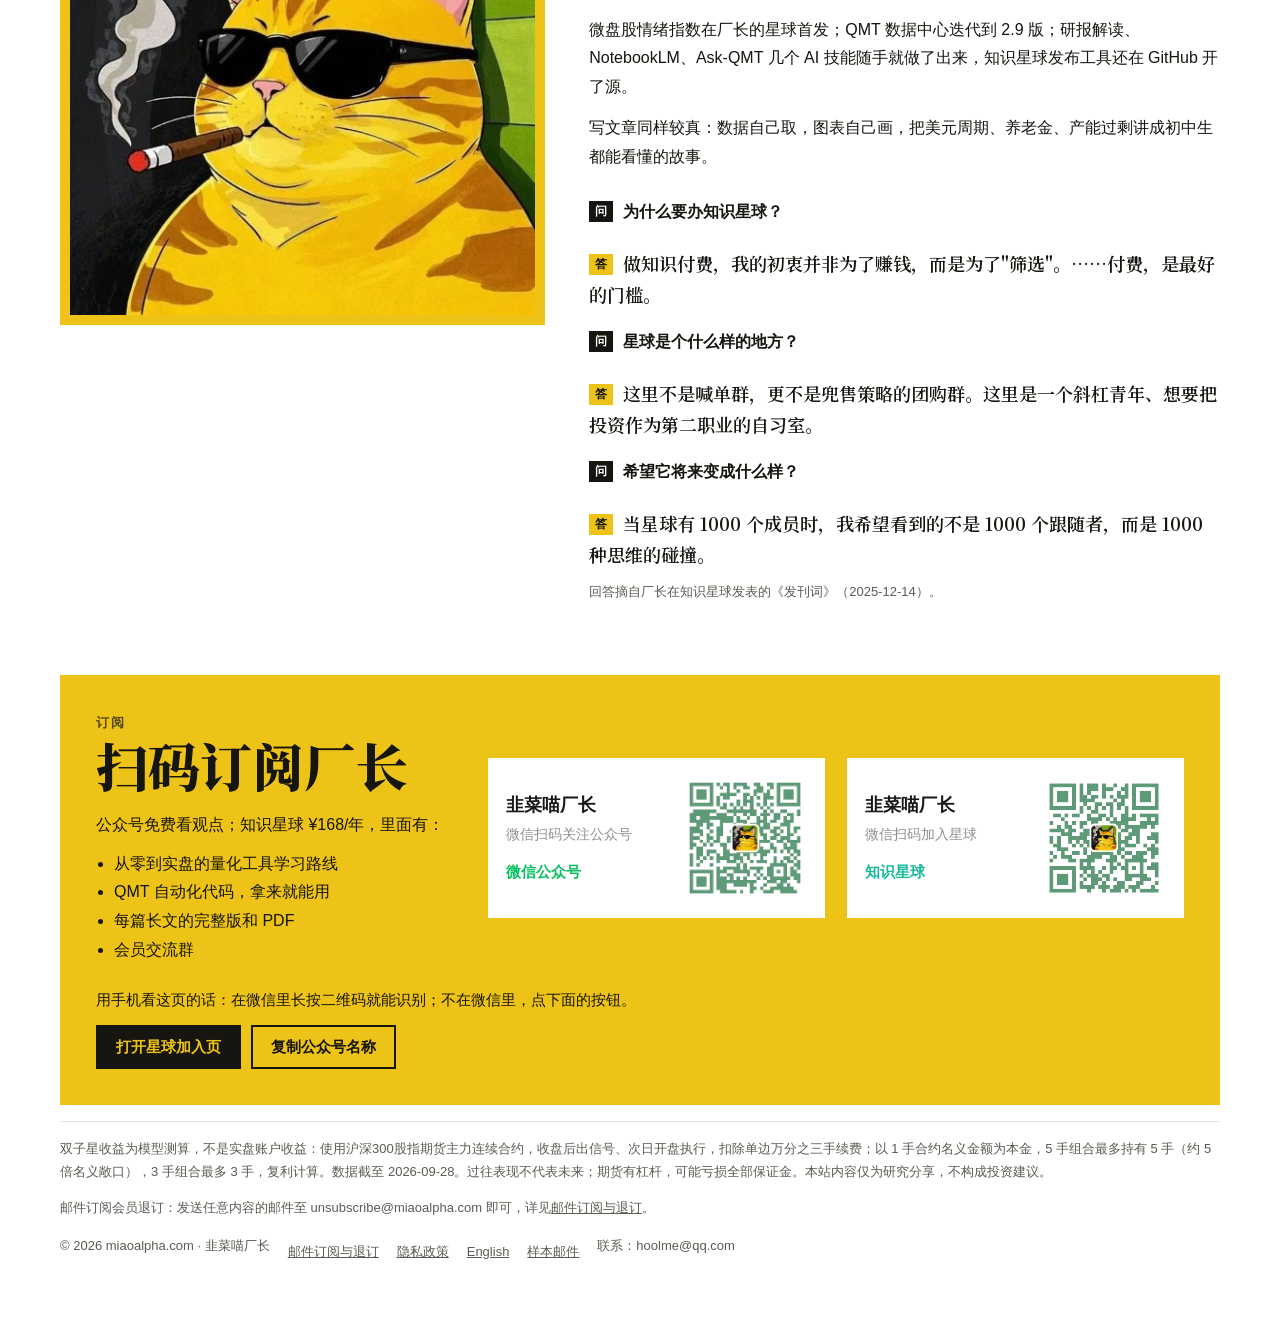
==== commit 0d4355fd: "feat: 官网改版为杂志风格个人主页，合规内容移至子页 - 首页：双子星 2026 年以来表现（截至 2026-09-28，与每日邮件同口径）、五篇长文、人物介绍、公众号与知识星球入口 - 子页：s" ====
--- a/index.html
+++ b/index.html
@@ -1,193 +1,355 @@
-<!DOCTYPE html>
+<!doctype html>
 <html lang="zh-CN">
 <head>
-<meta charset="UTF-8">
-<meta name="viewport" content="width=device-width, initial-scale=1.0">
-<meta name="description" content="韭菜喵厂长 MiaoAlpha — 付费订阅制量化市场情绪与数据看板邮件服务。用户主动订阅，按看板推送，随时可退订。A paid, opt-in subscription email service delivering quantitative market-sentiment dashboards.">
-<title>韭菜喵厂长 · MiaoAlpha — 量化数据看板订阅服务</title>
+<meta charset="utf-8">
+<meta name="viewport" content="width=device-width, initial-scale=1, viewport-fit=cover">
+<meta http-equiv="Cache-Control" content="no-transform">
+<meta name="applicable-device" content="pc,mobile">
+<title>韭菜喵厂长 · 量化研究与金融科普 | MiaoAlpha</title>
+<meta name="description" content="韭菜喵厂长：金融科普作者、量化研究者。双子星股指期货择时模型 2026 年以来的表现，以及美元周期、黄金、光伏、养老金与散户投资的长文。关注公众号「韭菜喵厂长」，加入同名知识星球。">
+<meta name="keywords" content="韭菜喵厂长,喵厂长,双子星,恐惧贪婪指数,量化投资,股指期货择时,知识星球,金融科普,美元周期,QMT">
+<link rel="canonical" href="https://miaoalpha.com/">
+<meta property="og:type" content="website">
+<meta property="og:site_name" content="韭菜喵厂长 MiaoAlpha">
+<meta property="og:title" content="韭菜喵厂长 · 量化研究与金融科普">
+<meta property="og:description" content="双子星今年以来的表现、五篇深度长文、公众号与知识星球入口。">
+<meta property="og:url" content="https://miaoalpha.com/">
+<meta property="og:image" content="https://miaoalpha.com/assets/avatar.jpg">
+<meta property="og:locale" content="zh_CN">
+<meta name="twitter:card" content="summary">
+<link rel="icon" type="image/png" sizes="32x32" href="assets/favicon-32.png">
+<link rel="apple-touch-icon" href="assets/apple-touch-icon.png">
+<link rel="stylesheet" href="assets/site.css">
+<script type="application/ld+json">
+{
+  "@context": "https://schema.org",
+  "@graph": [
+    {
+      "@type": "Person",
+      "@id": "https://miaoalpha.com/#author",
+      "name": "韭菜喵厂长",
+      "alternateName": ["喵厂长", "MiaoAlpha"],
+      "url": "https://miaoalpha.com/",
+      "image": "https://miaoalpha.com/assets/avatar.jpg",
+      "description": "金融科普作者、量化研究者，知识星球「韭菜喵厂长」主理人。作品有双子星股指期货择时模型、微盘股情绪指数、12 个量化数据看板。",
+      "knowsAbout": ["量化投资", "股指期货择时", "恐惧贪婪指数", "美元周期", "QMT 自动化交易", "金融科普"],
+      "sameAs": ["https://t.zsxq.com/zYhmX", "https://github.com/hoolme"]
+    },
+    {
+      "@type": "WebSite",
+      "@id": "https://miaoalpha.com/#site",
+      "url": "https://miaoalpha.com/",
+      "name": "韭菜喵厂长 MiaoAlpha",
+      "inLanguage": "zh-CN",
+      "publisher": { "@id": "https://miaoalpha.com/#author" }
+    },
+    {
+      "@type": "ItemList",
+      "name": "韭菜喵厂长的长文",
+      "itemListElement": [
+        { "@type": "ListItem", "position": 1, "item": { "@type": "Article", "headline": "亏钱不是被主力针对：散户投资五年还在亏，到底该怎么办", "datePublished": "2026-09-22", "url": "https://articles.zsxq.com/id_6kcnpb2c47dp.html", "author": { "@id": "https://miaoalpha.com/#author" } } },
+        { "@type": "ListItem", "position": 2, "item": { "@type": "Article", "headline": "中国连买21个月黄金，人民币仍只占全球储备1.99%：黄金只解决一半问题", "datePublished": "2026-08-14", "url": "https://articles.zsxq.com/id_475155ttqdq7.html", "author": { "@id": "https://miaoalpha.com/#author" } } },
+        { "@type": "ListItem", "position": 3, "item": { "@type": "Article", "headline": "沪深300十一年只涨14.7%，按美元强弱一分：一边2块66，一边4毛3", "datePublished": "2026-08-12", "url": "https://articles.zsxq.com/id_mz2pw3xnw2xk.html", "author": { "@id": "https://miaoalpha.com/#author" } } },
+        { "@type": "ListItem", "position": 4, "item": { "@type": "Article", "headline": "光伏产能做到需求两倍，前三季度亏了3100亿：这种行业什么时候才能买", "datePublished": "2026-08-11", "url": "https://articles.zsxq.com/id_ca6s3fimxzms.html", "author": { "@id": "https://miaoalpha.com/#author" } } },
+        { "@type": "ListItem", "position": 5, "item": { "@type": "Article", "headline": "49万亿美元养老钱绑着美股，中国人的钱压在房子里：A股涨不动的根子", "datePublished": "2026-08-11", "url": "https://articles.zsxq.com/id_ckh7vqcbuva3.html", "author": { "@id": "https://miaoalpha.com/#author" } } }
+      ]
+    }
+  ]
+}
+</script>
 <style>
-  :root {
-    --bg: #fafafa; --card: #ffffff; --text: #1a1a1a; --muted: #666;
-    --accent: #0e7c5a; --accent-soft: #e6f4ef; --border: #e5e5e5;
-  }
-  @media (prefers-color-scheme: dark) {
-    :root {
-      --bg: #111417; --card: #1a1f24; --text: #e8e8e8; --muted: #9aa4ad;
-      --accent: #35c795; --accent-soft: #16302a; --border: #2a3138;
-    }
-  }
-  :root[data-theme="dark"] {
-    --bg: #111417; --card: #1a1f24; --text: #e8e8e8; --muted: #9aa4ad;
-    --accent: #35c795; --accent-soft: #16302a; --border: #2a3138;
-  }
-  :root[data-theme="light"] {
-    --bg: #fafafa; --card: #ffffff; --text: #1a1a1a; --muted: #666;
-    --accent: #0e7c5a; --accent-soft: #e6f4ef; --border: #e5e5e5;
-  }
-  * { margin: 0; padding: 0; box-sizing: border-box; }
-  body {
-    font-family: -apple-system, BlinkMacSystemFont, "PingFang SC", "Microsoft YaHei", "Segoe UI", sans-serif;
-    background: var(--bg); color: var(--text); line-height: 1.75;
-  }
-  .wrap { max-width: 860px; margin: 0 auto; padding: 0 24px; }
-  header { padding: 68px 0 48px; text-align: center; border-bottom: 1px solid var(--border); }
-  .logo { font-size: 56px; line-height: 1; }
-  h1 { font-size: 32px; margin: 16px 0 8px; letter-spacing: 1px; }
-  .tagline { font-size: 17px; color: var(--muted); }
-  .badges { margin-top: 20px; display: flex; gap: 10px; justify-content: center; flex-wrap: wrap; }
-  .badge {
-    display: inline-block; padding: 6px 16px; background: var(--accent-soft);
-    color: var(--accent); border-radius: 999px; font-size: 14px;
-  }
-  section { padding: 44px 0; border-bottom: 1px solid var(--border); }
-  h2 { font-size: 21px; margin-bottom: 16px; color: var(--accent); }
-  h3 { font-size: 16px; margin: 20px 0 10px; }
-  p, li { font-size: 16px; color: var(--text); }
-  ul { padding-left: 22px; margin-top: 8px; }
-  li { margin-bottom: 8px; }
-  .muted { color: var(--muted); font-size: 14px; }
-  .card {
-    background: var(--card); border: 1px solid var(--border);
-    border-radius: 12px; padding: 22px 26px; margin-top: 16px;
-  }
-  .grid { display: grid; grid-template-columns: repeat(auto-fill, minmax(240px, 1fr)); gap: 14px; margin-top: 18px; }
-  .tile {
-    background: var(--card); border: 1px solid var(--border);
-    border-radius: 12px; padding: 18px 20px;
-  }
-  .tile .ic { font-size: 26px; }
-  .tile h4 { font-size: 15.5px; margin: 8px 0 6px; }
-  .tile p { font-size: 13.5px; color: var(--muted); line-height: 1.6; }
-  .en { font-size: 15px; color: var(--muted); }
-  .en h2 { font-size: 18px; }
-  .en li, .en p { font-size: 15px; }
-  .btn {
-    display: inline-block; background: var(--accent); color: #fff !important;
-    text-decoration: none; padding: 11px 24px; border-radius: 9px;
-    font-size: 14.5px; font-weight: bold; margin-top: 8px;
-  }
-  .placeholder {
-    border: 1.5px dashed var(--border); border-radius: 10px; padding: 18px;
-    color: var(--muted); font-size: 14px; text-align: center; margin-top: 12px;
-  }
-  footer { padding: 36px 0 56px; text-align: center; }
-  footer p { font-size: 14px; color: var(--muted); }
-  a { color: var(--accent); text-decoration: none; }
-  a:hover { text-decoration: underline; }
+.wrap { max-width: 1160px; margin: 0 auto; display: grid; gap: 72px; }
+.dek { font-size: 18px; color: var(--muted); max-width: 40em; }
+
+/* 封面 */
+.cover { border: 14px solid var(--yellow); display: grid; grid-template-columns: minmax(0, 1fr) minmax(0, 1fr); background: #111; color: #f4f2ea; overflow: hidden; }
+.cover .text { padding: 34px 36px 30px; display: grid; align-content: space-between; gap: 26px; }
+.mast { font-family: var(--serif); font-weight: 900; font-size: clamp(40px, 6.2vw, 88px); line-height: 1; letter-spacing: .02em; margin: 0; white-space: nowrap; }
+.issue { display: flex; justify-content: space-between; gap: 12px; border-top: 2px solid var(--yellow); border-bottom: 1px solid rgba(244, 242, 234, .3); padding: 6px 0; font-size: 13px; letter-spacing: .12em; margin-top: 16px; }
+.lead-num { font-weight: 700; font-size: clamp(52px, 7vw, 92px); line-height: 1; color: var(--yellow); letter-spacing: -.01em; }
+.lead-cap { font-family: var(--serif); font-size: 21px; font-weight: 600; margin-top: 8px; }
+.lines { display: grid; gap: 12px; }
+.lines a { text-decoration: none; display: block; font-family: var(--serif); font-size: 19px; font-weight: 600; line-height: 1.4; padding-block: 2px; }
+.lines a small { display: block; font-family: var(--sans); font-weight: 400; font-size: 13.5px; opacity: .72; margin-top: 2px; }
+.lines a:hover { color: var(--yellow); }
+.cover .photo { position: relative; min-height: 460px; margin: 0; }
+.cover .photo img { position: absolute; inset: 0; width: 100%; height: 100%; object-fit: cover; animation: settle 1.4s cubic-bezier(.2, .7, .2, 1) both; }
+@keyframes settle { from { transform: scale(1.05); } to { transform: none; } }
+.cover .photo figcaption { position: absolute; right: 14px; bottom: 12px; font-size: 12px; background: rgba(17, 17, 17, .72); padding: 4px 10px; }
+
+.toc { display: flex; flex-wrap: wrap; gap: 6px 34px; border-bottom: 1px solid var(--rule); padding-bottom: 14px; margin-top: -40px; }
+.toc a { text-decoration: none; font-family: var(--serif); font-weight: 600; font-size: 18px; padding-block: 4px; }
+.toc span { color: var(--muted); font-size: 14px; margin-left: 8px; font-family: var(--sans); font-weight: 400; }
+
+/* 封面故事 */
+.strip { display: grid; grid-template-columns: repeat(4, minmax(0, 1fr)); border-top: 3px solid var(--ink); border-bottom: 1px solid var(--rule); margin: 22px 0 26px; }
+.strip > div { padding: 14px 16px 14px 0; }
+.strip > div + div { padding-left: 16px; border-left: 1px solid var(--rule); }
+.strip .v { font-size: 30px; font-weight: 700; line-height: 1.2; }
+.strip .k { font-size: 13px; color: var(--muted); }
+.legend { display: flex; flex-wrap: wrap; gap: 4px 16px; font-size: 13px; color: var(--muted); margin-bottom: 4px; }
+.legend i { display: inline-block; width: 18px; height: 3px; border-radius: 2px; vertical-align: middle; margin-right: 6px; }
+.chartbox { position: relative; }
+.mc-tip { position: absolute; z-index: 5; pointer-events: none; background: var(--ink); color: var(--bg); padding: 8px 12px; font-size: 13px; line-height: 1.55; min-width: 180px; }
+.mc-tip b { display: block; font-size: 12px; opacity: .75; font-weight: 500; }
+.mc-tip span { display: flex; align-items: center; gap: 6px; }
+.mc-tip i { width: 8px; height: 8px; border-radius: 50%; display: inline-block; }
+.mc-tip em { font-style: normal; font-weight: 700; margin-left: auto; padding-left: 12px; font-variant-numeric: tabular-nums; }
+.cap { font-size: 13px; color: var(--muted); margin-top: 8px; }
+.story { display: grid; grid-template-columns: minmax(0, 1.25fr) minmax(0, 1fr); gap: 40px; margin-top: 34px; align-items: start; }
+.story .cols p + p { margin-top: 14px; }
+.story .cols p:first-child::first-letter { font-family: var(--serif); font-weight: 900; font-size: 3.2em; float: left; line-height: .9; margin: 6px 8px 0 0; color: var(--c-strat); }
+.pull { font-family: var(--serif); font-weight: 900; font-size: 26px; line-height: 1.45; border-left: 6px solid var(--yellow); padding-left: 18px; margin: 26px 0 0; }
+details { margin-top: 8px; font-size: 13px; color: var(--muted); }
+summary { cursor: pointer; padding-block: 4px; }
+.mc-table { border-collapse: collapse; margin-top: 8px; font-variant-numeric: tabular-nums; }
+.mc-table th, .mc-table td { padding: 4px 16px 4px 0; text-align: left; border-bottom: 1px solid var(--rule); }
+
+/* 专栏 */
+.feature { display: grid; grid-template-columns: minmax(0, 1.4fr) minmax(0, 1fr); gap: 32px; align-items: center; text-decoration: none; padding-bottom: 32px; border-bottom: 1px solid var(--rule); }
+.feature img, .col img { width: 100%; height: auto; display: block; background: #fff; border: 1px solid var(--rule); }
+.feature h3 { font-size: clamp(22px, 2.8vw, 32px); font-weight: 900; }
+.feature p, .col p { color: var(--muted); }
+time { font-size: 13px; color: var(--muted); letter-spacing: .06em; font-variant-numeric: tabular-nums; }
+.cols4 { display: grid; grid-template-columns: repeat(4, minmax(0, 1fr)); gap: 28px; margin-top: 32px; }
+.col { text-decoration: none; display: grid; gap: 8px; align-content: start; }
+.col img { aspect-ratio: 4 / 3; object-fit: cover; object-position: top; }
+.col h3 { font-size: 18px; }
+.feature:hover h3, .col:hover h3 { text-decoration: underline; text-decoration-color: var(--yellow); text-decoration-thickness: 3px; text-underline-offset: 4px; }
+.more-note { margin-top: 20px; color: var(--muted); font-size: 14.5px; }
+
+/* 人物 */
+.people { display: grid; grid-template-columns: minmax(0, 1fr) minmax(0, 1.3fr); gap: 44px; align-items: start; }
+.portrait img { width: 100%; height: auto; display: block; border: 10px solid var(--yellow); }
+.bio p + p { margin-top: 12px; }
+.qa { margin: 26px 0 0; display: grid; gap: 18px; }
+.qa dt { font-weight: 700; }
+.qa dt::before { content: "问"; display: inline-block; background: var(--ink); color: var(--bg); font-size: 12px; padding: 0 6px; margin-right: 10px; vertical-align: 2px; }
+.qa dd { margin: 4px 0 0; font-family: var(--serif); font-weight: 600; font-size: 18px; line-height: 1.7; }
+.qa dd::before { content: "答"; display: inline-block; background: var(--yellow); color: var(--on-yellow); font-family: var(--sans); font-size: 12px; padding: 0 6px; margin-right: 10px; vertical-align: 3px; }
+.src { font-size: 13px; color: var(--muted); margin-top: 10px; }
+
+/* 订阅 */
+.sub { background: var(--yellow); color: var(--on-yellow); padding: 36px; display: grid; grid-template-columns: minmax(0, 1.1fr) minmax(0, 1fr) minmax(0, 1fr); gap: 22px; align-items: center; }
+.sub h2 { margin-top: 0; }
+.sub ul { margin: 10px 0 0; padding-left: 18px; }
+.sub .kicker { color: rgba(22, 21, 15, .7); }
+.howto { grid-column: 1 / -1; display: grid; gap: 12px; }
+.howto p { font-size: 14.5px; }
+.howto .acts { display: flex; flex-wrap: wrap; gap: 10px; }
+.howto a, .howto button { display: inline-flex; align-items: center; justify-content: center; min-height: 44px; padding: 0 18px; font: inherit; font-size: 15px; font-weight: 700; text-decoration: none; cursor: pointer; border: 2px solid var(--on-yellow); color: var(--on-yellow); background: transparent; }
+.howto a.primary { background: var(--on-yellow); color: var(--yellow); }
+.howto .copied { font-size: 13.5px; align-self: center; }
+
+.home-footer { margin-top: -56px; display: grid; gap: 14px; }
+
+@media (max-width: 960px) {
+  .cover { grid-template-columns: minmax(0, 1fr); }
+  .cover .photo { min-height: 360px; order: -1; }
+  .story, .people, .feature { grid-template-columns: minmax(0, 1fr); }
+  .cols4 { grid-template-columns: repeat(2, minmax(0, 1fr)); }
+  .sub { grid-template-columns: minmax(0, 1fr) minmax(0, 1fr); }
+  .sub > :first-child { grid-column: 1 / -1; }
+  .strip { grid-template-columns: repeat(2, minmax(0, 1fr)); }
+  .strip > div:nth-child(3) { padding-left: 0; border-left: 0; }
+  .strip > div:nth-child(n+3) { border-top: 1px solid var(--rule); }
+}
+@media (max-width: 600px) {
+  body { padding-block-start: 12px; }
+  .wrap { gap: 56px; }
+  .cover { border-width: 8px; }
+  .cover .photo { min-height: 0; height: 210px; }
+  .cover .photo img { object-position: center 30%; }
+  .cover .text { padding: 18px 18px 22px; gap: 18px; }
+  .issue { margin-top: 10px; font-size: 12px; letter-spacing: .06em; }
+  .lead-cap { font-size: 17px; }
+  .lines { gap: 8px; }
+  .lines a { font-size: 16px; }
+  .lines a small { display: none; }
+  .toc { margin-top: -32px; gap: 2px 20px; }
+  .toc a { font-size: 16px; }
+  .toc span { display: none; }
+  .dek { font-size: 16px; }
+  .strip .v { font-size: 24px; }
+  .story { gap: 28px; margin-top: 24px; }
+  .pull { font-size: 21px; }
+  .feature { gap: 14px; padding-bottom: 22px; }
+  .cols4 { grid-template-columns: minmax(0, 1fr); gap: 18px; margin-top: 22px; }
+  .col { grid-template-columns: 108px minmax(0, 1fr); column-gap: 14px; row-gap: 2px; }
+  .col img { grid-row: 1 / span 3; aspect-ratio: 1; }
+  .col > :not(img) { grid-column: 2; }
+  .col h3 { font-size: 16px; }
+  .col p { display: none; }
+  .portrait { display: none; }
+  .qa dd { font-size: 16.5px; }
+  .sub { grid-template-columns: minmax(0, 1fr); padding: 24px 18px; margin-inline: -16px; }
+  .sub > :first-child { grid-column: auto; }
+  .home-footer { margin-top: -40px; }
+}
+@media (prefers-reduced-motion: reduce) { .cover .photo img { animation: none; } }
 </style>
 </head>
-<body>
-
-<header>
-  <div class="wrap">
-    <div class="logo">🐱📈</div>
-    <h1>韭菜喵厂长 · MiaoAlpha</h1>
-    <p class="tagline">量化研究数据看板 · 关注每日量化金融数据动态</p>
-    <div class="badges">
-      <span class="badge">会员订阅制</span>
-      <span class="badge">量化数据看板</span>
-      <span class="badge">主动订阅 · 随时退订</span>
-    </div>
+<body class="has-dock">
+<div class="wrap">
+  <header class="cover" aria-label="封面">
+    <div class="text">
+      <div>
+        <h1 class="mast">韭菜喵厂长</h1>
+        <div class="issue"><span>2026 年 9 月号</span><span>量化 · 人性 · 大周期</span></div>
+      </div>
+      <div>
+        <div class="lead-num">+44.16%</div>
+        <p class="lead-cap">一台恐慌时做多的机器：双子星今年以来，同期 IF 期货 −8.86%</p>
+      </div>
+      <nav class="lines" aria-label="本期要目">
+        <a href="#columns">散户投资五年还在亏，问题出在哪<small>亏钱不是被主力针对</small></a>
+        <a href="#columns">一块钱剩四毛三<small>美元周期里的 A 股和全球市场</small></a>
+        <a href="#columns">49 万亿养老金，美股长牛的承重墙<small>A 股涨不动的根子</small></a>
+      </nav>
+    </div>
+    <figure class="photo">
+      <img src="assets/avatar.jpg" width="480" height="480" fetchpriority="high" alt="封面人物：戴墨镜叼雪茄的橘猫，韭菜喵厂长的形象">
+      <figcaption>封面人物：喵厂长</figcaption>
+    </figure>
+  </header>
+
+  <nav class="toc" aria-label="本期内容">
+    <a href="#story">封面故事<span>双子星今年的表现</span></a>
+    <a href="#columns">专栏<span>五篇长文</span></a>
+    <a href="#people">人物<span>厂长是谁</span></a>
+    <a href="#subscribe">订阅<span>公众号与知识星球</span></a>
+  </nav>
+
+  <section id="story" aria-label="封面故事">
+    <p class="kicker">封面故事</p>
+    <h2>别人恐慌时，它在做多</h2>
+    <p class="dek">双子星只看一个情绪指标：市场的恐惧贪婪指数。今年沪深300股指期货跌了 8.86%，它的 5 手组合赚了 44.16%。</p>
+    <div class="strip">
+      <div><div class="v">+44.16%</div><div class="k">5 手组合 · 今年以来</div></div>
+      <div><div class="v">+27.15%</div><div class="k">3 手组合 · 今年以来</div></div>
+      <div><div class="v">−17.51%</div><div class="k">5 手 · 今年最大回撤</div></div>
+      <div><div class="v" id="fgi-v">7.95</div><div class="k" id="fgi-k">今日恐惧贪婪指数 · 恐慌</div></div>
+    </div>
+    <div class="legend"><span><i style="background:var(--c-strat)"></i>双子星 5 手</span><span><i style="background:var(--c-bench)"></i>沪深300股指期货</span></div>
+    <div class="chartbox" id="line"><div class="mc-plot"></div></div>
+    <p class="cap">图：2026 年以来累计收益，截至 <span class="asof">2026-09-28</span>。按住或把鼠标移到曲线上，可看每天的数字。模型测算，口径见文末。</p>
+
+    <div class="story">
+      <div class="cols">
+        <p>人会过度反应。恐慌时卖过头，亢奋时买过头。老子说"反者道之动"，情绪走到尽头就会回头，双子星做的就是这个回头。</p>
+        <p>它由两个子策略组成，一攻一守。"顺手牵羊"在市场极度恐慌时进场做多，过热时离场或做空，设了止损和移动止盈，不和行情硬扛。"守株待兔"只在情绪到极端时出手，用 40 日均线管风险，没到极端就耐心等。</p>
+        <p>它也会亏：今年 3 月亏了 11.6%，7 月又亏了 6.4%。但 4 月一个月赚回 34.7%，8、9 两月又各赚了一成以上。</p>
+        <p class="pull">不预测、不手动改参数。</p>
+        <p class="cap">摘自《双子星策略说明书》执行纪律一节</p>
+      </div>
+      <div>
+        <p class="kicker">2026 年各月收益 · 5 手组合</p>
+        <div class="chartbox" id="bars" style="margin-top:8px"><div class="mc-plot"></div></div>
+        <details><summary>查看数据表</summary><div id="tbl"></div></details>
+      </div>
+    </div>
+  </section>
+
+  <section id="columns" aria-label="专栏">
+    <p class="kicker">专栏</p>
+    <h2>把大问题讲成小故事</h2>
+    <a class="feature" href="https://articles.zsxq.com/id_6kcnpb2c47dp.html" target="_blank" rel="noopener">
+      <img src="assets/art1.jpg" width="1100" height="638" loading="lazy" decoding="async" alt="配图：两个指数二十年的走势对比">
+      <div><time datetime="2026-09-22">2026-09-22</time>
+        <h3>亏钱不是被主力针对：散户投资五年还在亏，到底该怎么办</h3>
+        <p>市场上没有专门针对你的主力，只有强者和弱者的相对位置。从《天道》里的强势文化，讲到老子的"损有余而补不足"，再讲到胜率和赔率：散户该先想的是怎么活下来。</p></div>
+    </a>
+    <div class="cols4">
+      <a class="col" href="https://articles.zsxq.com/id_475155ttqdq7.html" target="_blank" rel="noopener"><img src="assets/art2.jpg" width="1100" height="573" loading="lazy" decoding="async" alt="配图：全球外汇储备币种构成"><time datetime="2026-08-14">2026-08-14</time><h3>中国连买21个月黄金，人民币仍只占全球储备1.99%：黄金只解决一半问题</h3><p>全世界赚到美元以后，还愿意把钱留在美元体系里。</p></a>
+      <a class="col" href="https://articles.zsxq.com/id_mz2pw3xnw2xk.html" target="_blank" rel="noopener"><img src="assets/art3.jpg" width="1100" height="840" loading="lazy" decoding="async" alt="配图：美元周期与沪深300"><time datetime="2026-08-12">2026-08-12</time><h3>沪深300十一年只涨14.7%，按美元强弱一分：一边2块66，一边4毛3</h3><p>15 个全球主要股指无一例外，洗牌检验 5000 次。</p></a>
+      <a class="col" href="https://articles.zsxq.com/id_ca6s3fimxzms.html" target="_blank" rel="noopener"><img src="assets/art4.jpg" width="1100" height="660" loading="lazy" decoding="async" alt="配图：光伏产能与需求对比"><time datetime="2026-08-11">2026-08-11</time><h3>光伏产能做到需求两倍，前三季度亏了3100亿：这种行业什么时候才能买</h3><p>谁拍板、谁认账，决定了空心化还是过剩。</p></a>
+      <a class="col" href="https://articles.zsxq.com/id_ckh7vqcbuva3.html" target="_blank" rel="noopener"><img src="assets/art5.jpg" width="1100" height="770" loading="lazy" decoding="async" alt="配图：中美居民资产结构对比"><time datetime="2026-08-11">2026-08-11</time><h3>49万亿美元养老钱绑着美股，中国人的钱压在房子里：A股涨不动的根子</h3><p>美国把股市当承重墙砌。</p></a>
+    </div>
+    <p class="more-note">全文在知识星球，登录后阅读；星球里还有 QMT 代码、策略研究和工具教程。</p>
+  </section>
+
+  <section id="people" class="people" aria-label="人物">
+    <div class="portrait"><img src="assets/avatar.jpg" width="480" height="480" loading="lazy" decoding="async" alt="韭菜喵厂长的形象"></div>
+    <div>
+      <p class="kicker">人物</p>
+      <h2>一个把投资当第二职业的人</h2>
+      <div class="bio">
+        <p>在金融圈待了很多年，业余时间几乎都花在量化上。自己搭了覆盖 A 股、美股、期货的数据仓库，每个交易日收盘后，12 个量化看板自动跑完。</p>
+        <p>微盘股情绪指数在厂长的星球首发；QMT 数据中心迭代到 2.9 版；研报解读、NotebookLM、Ask-QMT 几个 AI 技能随手就做了出来，知识星球发布工具还在 GitHub 开了源。</p>
+        <p>写文章同样较真：数据自己取，图表自己画，把美元周期、养老金、产能过剩讲成初中生都能看懂的故事。</p>
+      </div>
+      <dl class="qa">
+        <dt>为什么要办知识星球？</dt>
+        <dd>做知识付费，我的初衷并非为了赚钱，而是为了"筛选"。……付费，是最好的门槛。</dd>
+        <dt>星球是个什么样的地方？</dt>
+        <dd>这里不是喊单群，更不是兜售策略的团购群。这里是一个斜杠青年、想要把投资作为第二职业的自习室。</dd>
+        <dt>希望它将来变成什么样？</dt>
+        <dd>当星球有 1000 个成员时，我希望看到的不是 1000 个跟随者，而是 1000 种思维的碰撞。</dd>
+      </dl>
+      <p class="src">回答摘自厂长在知识星球发表的《发刊词》（2025-12-14）。</p>
+    </div>
+  </section>
+
+  <section id="subscribe" class="sub" aria-label="订阅">
+    <div>
+      <p class="kicker">订阅</p>
+      <h2>扫码订阅厂长</h2>
+      <p>公众号免费看观点；知识星球 ¥168/年，里面有：</p>
+      <ul>
+        <li>从零到实盘的量化工具学习路线</li>
+        <li>QMT 自动化代码，拿来就能用</li>
+        <li>每篇长文的完整版和 PDF</li>
+        <li>会员交流群</li>
+      </ul>
+    </div>
+    <div class="qr-card"><div><strong>韭菜喵厂长</strong><span>微信扫码关注公众号</span><em class="wx">微信公众号</em></div><img src="assets/qr-wechat.png" width="518" height="518" loading="lazy" alt="公众号「韭菜喵厂长」二维码"></div>
+    <div class="qr-card"><div><strong>韭菜喵厂长</strong><span>微信扫码加入星球</span><em class="zx">知识星球</em></div><img src="assets/qr-zsxq.png" width="462" height="462" loading="lazy" alt="知识星球「韭菜喵厂长」二维码"></div>
+    <div class="howto">
+      <p>用手机看这页的话：在微信里长按二维码就能识别；不在微信里，点下面的按钮。</p>
+      <div class="acts">
+        <a class="primary" href="https://t.zsxq.com/zYhmX" target="_blank" rel="noopener">打开星球加入页</a>
+        <button type="button" id="copy-name">复制公众号名称</button>
+        <span class="copied" id="copy-tip" role="status"></span>
+      </div>
+    </div>
+  </section>
+
+  <div class="home-footer">
+    <p class="note">双子星收益为模型测算，不是实盘账户收益：使用沪深300股指期货主力连续合约，收盘后出信号、次日开盘执行，扣除单边万分之三手续费；以 1 手合约名义金额为本金，5 手组合最多持有 5 手（约 5 倍名义敞口），3 手组合最多 3 手，复利计算。数据截至 <span class="asof">2026-09-28</span>。过往表现不代表未来；期货有杠杆，可能亏损全部保证金。本站内容仅为研究分享，不构成投资建议。</p>
+    <p class="note" style="border:0;padding:0">邮件订阅会员退订：发送任意内容的邮件至 unsubscribe@miaoalpha.com 即可，详见<a href="subscribe/">邮件订阅与退订</a>。</p>
+    <footer class="site-footer">
+      <span>© 2026 miaoalpha.com · 韭菜喵厂长</span>
+      <a href="subscribe/">邮件订阅与退订</a><a href="privacy/">隐私政策</a><a href="en/">English</a><a href="sample-email.html">样本邮件</a>
+      <span>联系：hoolme@qq.com</span>
+    </footer>
   </div>
-</header>
-
-<section>
-  <div class="wrap">
-    <h2>我们是谁</h2>
-    <p>「韭菜喵厂长」是一位专注量化交易的财经内容创作者，运营微信公众号与知识星球付费社群，并通过电子邮件向<strong>付费会员</strong>推送每日量化市场情绪与数据看板。</p>
-    <p style="margin-top:10px">我们自建了一套多信号源量化数据管线：每个交易日收盘后，自动从公开/免费数据源（yfinance、akshare、CNN Fear &amp; Greed Index、同花顺问财等）采集数据、计算市场情绪与择时信号、生成可视化看板，再推送到会员邮箱。所有内容均为<strong>数据资讯与研究分享，不构成任何投资建议</strong>；部分看板包含量化模型给出的方向读数与参考仓位，仅供会员自行判断，我们不提供任何交易执行、经纪或代客操作服务。</p>
-  </div>
-</section>
-
-<section>
-  <div class="wrap">
-    <h2>订阅看板矩阵</h2>
-    <p class="muted">会员按兴趣订阅其中一个或多个看板；每个看板每交易日推送一封。因此单个会员每天通常收到 1–3 封邮件（取决于其订阅了几个看板）。</p>
-    <div class="grid">
-      <div class="tile"><div class="ic">📊</div><h4>双子星 · 每日交易信号</h4><p>股指期货日度择时：市场情绪 FGI + 次日目标仓位 + 净信号变动。</p></div>
-      <div class="tile"><div class="ic">🧬</div><h4>BFGI-XBI 情绪择时</h4><p>生物科技 ETF（XBI）极端情绪风控择时，CNN 恐惧贪婪指数标尺。</p></div>
-      <div class="tile"><div class="ic">🌐</div><h4>纳指 QDII 早报</h4><p>纳指 QDII 折溢价估值定位 + 情绪象限，识别过贵/过便宜。</p></div>
-      <div class="tile"><div class="ic">🌡️</div><h4>资金面温度计</h4><p>A 股资金面双指数温度读数、国家队 ETF 周度净申赎追踪。</p></div>
-      <div class="tile"><div class="ic">⚖️</div><h4>股债比温度计</h4><p>股债性价比分位（极便宜→极贵）+ 历史未来一年收益参考。</p></div>
-      <div class="tile"><div class="ic">🚥</div><h4>市场情绪日报</h4><p>同花顺多维情绪逆向参考：流量灯、游资、散户热度、杠杆资金。</p></div>
-      <div class="tile"><div class="ic">📈</div><h4>情绪 × 沪深300</h4><p>恐惧贪婪指数叠加沪深300，逆向投资情绪图与教育解读。</p></div>
-      <div class="tile"><div class="ic">🔬</div><h4>微盘情绪信号</h4><p>微盘股情绪量化日报，量价情绪叠加 + 策略净值监控。</p></div>
-      <div class="tile"><div class="ic">📉</div><h4>ETF 稳健择时</h4><p>ETF 择时日报，明日建议仓位 + 可挂载 ETF 清单。</p></div>
-      <div class="tile"><div class="ic">🔄</div><h4>全球资产轮动</h4><p>纳指/创业板/红利低波/黄金动量轮动，调仓提醒。</p></div>
-      <div class="tile"><div class="ic">💊</div><h4>Biotech 催化剂</h4><p>生物医药 PDUFA 审批 / 临床数据读出催化剂日历知识卡。</p></div>
-      <div class="tile"><div class="ic">🎯</div><h4>恐慌共振抄底</h4><p>四因子择时抄底信号，盘后出信号、次日执行。</p></div>
-    </div>
-    <p style="margin-top:18px"><a class="btn" href="sample-email.html">📧 查看一封样本邮件 / View a sample email</a></p>
-  </div>
-</section>
-
-<section>
-  <div class="wrap">
-    <h2>运营与社群 / Track Record</h2>
-    <p class="muted">以下为「韭菜喵厂长」在各平台的真实运营情况，用于证明本服务面向真实付费用户、非批量营销。</p>
-    <div class="placeholder">
-      〔此处放微信公众号截图 + 名称〕<br>
-      〔此处放知识星球截图 + 星球名称 + 成员数〕<br>
-      〔此处补充运营时长与订阅规模文字〕
-    </div>
-  </div>
-</section>
-
-<section>
-  <div class="wrap">
-    <h2>订阅与退订</h2>
-    <div class="card">
-      <ul style="margin-top:0">
-        <li><strong>如何订阅</strong>：本服务仅向<strong>主动申请开通的付费会员</strong>发送邮件。会员完成订阅后登记接收邮箱并选择想要的看板。我们不向任何未订阅用户发送邮件，也不购买、租用或交换任何邮件地址列表。</li>
-        <li><strong>如何退订</strong>：每封邮件底部均附有退订说明与 List-Unsubscribe 头。发送任意内容的邮件至 <a href="mailto:unsubscribe@miaoalpha.com?subject=unsubscribe">unsubscribe@miaoalpha.com</a> 即可退订，系统会在下一次发送运行前自动将发件地址加入压制名单，此后不再向其发送（如需恢复订阅，请联系我们人工处理）。</li>
-        <li><strong>发送频率</strong>：每个订阅看板每交易日一封，单个会员每天通常 1–3 封，不发送与订阅无关的推广邮件。</li>
-      </ul>
-    </div>
-  </div>
-</section>
-
-<section>
-  <div class="wrap">
-    <h2>隐私政策</h2>
-    <ul>
-      <li>我们只处理提供服务所必需的信息：接收邮箱、会员提供的称呼、订阅偏好，以及投递、退订、退信、投诉和压制记录。</li>
-      <li>会员名单与发送日志保存在运营者自有设备上；为完成邮件投递、接收退订和处理退信/投诉，必要的邮箱地址、退订邮件和事件数据也会由 Amazon Web Services（Amazon SES、S3、SNS、SQS）处理或暂存。我们不会出售、出租会员信息，也不会提供给其他营销方。</li>
-      <li>我们不会向任何第三方出售、出租或共享会员的邮箱地址及个人信息。</li>
-      <li>邮件通过 Amazon SES 发送，仅用于投递会员订阅的内容。</li>
-      <li>会员可随时联系 <a href="mailto:hoolme@qq.com">hoolme@qq.com</a> 查询、更正或删除自己的订阅信息。</li>
-    </ul>
-  </div>
-</section>
-
-<section>
-  <div class="wrap en">
-    <h2>About This Service (English — for reference)</h2>
-    <p><strong>MiaoAlpha (miaoalpha.com)</strong> is a paid, subscription-based email service run by an established Chinese quantitative-finance content creator, who also operates a WeChat Official Account and a paid Knowledge Planet (Zhishixingqiu) community.</p>
-    <h3>What we send</h3>
-    <p>Each trading day, our in-house data pipeline automatically pulls data from public/free sources (yfinance, akshare, CNN Fear &amp; Greed Index, THS iWenCai, etc.), computes market-sentiment and timing indicators, and generates visual "dashboards". We offer 12 distinct dashboards (index-futures timing, biotech-ETF sentiment, Nasdaq-QDII premium, A-share fund-flow thermometer, bond-vs-equity thermometer, micro-cap sentiment, ETF rotation, biotech catalysts, etc.). All content is market data and research commentary and does not constitute investment advice. Some dashboards (for example index-futures timing) include model-derived directional readings and reference position sizes; members make their own decisions, and we provide no trade execution, brokerage, or account-management services.</p>
-    <h3>Recipients &amp; volume</h3>
-    <ul>
-      <li><strong>Opt-in only:</strong> Emails go exclusively to paying members who explicitly subscribed. We never purchase, rent, or exchange mailing lists, and we have no non-subscriber recipients.</li>
-      <li><strong>Subscription model (not per-person personalized):</strong> A member subscribes to one or more of the 12 dashboards. Each subscribed dashboard sends one email per trading day, so a member typically receives 1–3 emails/day depending on how many dashboards they follow.</li>
-      <li><strong>Volume:</strong> about 1,000 paying members; expected 1,000–3,000 emails/day.</li>
-    </ul>
-    <h3>Unsubscribe, bounce &amp; complaint handling</h3>
-    <ul>
-      <li>Every email carries a List-Unsubscribe header and a visible unsubscribe instruction in the footer; sending an email to unsubscribe@miaoalpha.com adds the sender address to our suppression list before our next sending run. If a request cannot be processed automatically, sending is paused until we resolve it manually.</li>
-      <li>SES account-level suppression is enabled for bounces and complaints. In addition, SES bounce and complaint events are delivered to a queue, and before every sending run our program adds permanently bounced and complaining addresses to its local suppression list.</li>
-      <li>Privacy: the membership list and local send logs are kept on operator-controlled devices. Necessary addresses, unsubscribe messages, and event data are also processed or temporarily stored in AWS (Amazon SES, S3, SNS, SQS) for delivery and feedback handling. We do not sell or rent member information or disclose it to other marketers.</li>
-    </ul>
-    <h3>Authentication</h3>
-    <p>The domain miaoalpha.com is verified with DKIM, SPF (custom MAIL FROM domain mail.miaoalpha.com), and DMARC in the AWS ap-southeast-1 region. A sample email is available at <a href="sample-email.html">/sample-email.html</a>.</p>
-  </div>
-</section>
-
-<footer>
-  <div class="wrap">
-    <p>联系我们 / Contact: <a href="mailto:hoolme@qq.com">hoolme@qq.com</a></p>
-    <p style="margin-top:8px">© 2026 miaoalpha.com · 韭菜喵厂长 MiaoAlpha</p>
-  </div>
-</footer>
-
+</div>
+
+<nav class="dock" aria-label="快速入口">
+  <a class="a1" href="#subscribe">关注公众号</a>
+  <a class="a2" href="https://t.zsxq.com/zYhmX" target="_blank" rel="noopener">加入知识星球</a>
+</nav>
+
+<script charset="utf-8" src="assets/gemini-data.js"></script>
+<script charset="utf-8" src="assets/chart.js"></script>
+<script>
+  MiaoChart.line(document.getElementById('line'), { height: 360 });
+  MiaoChart.bars(document.getElementById('bars'), { height: 240 });
+  MiaoChart.table(document.getElementById('tbl'));
+  (function () {
+    var G = window.GEMINI, f = G.fgi[G.fgi.length - 1];
+    document.getElementById('fgi-v').textContent = f.toFixed(2);
+    document.getElementById('fgi-k').textContent = '今日恐惧贪婪指数 · ' + MiaoChart.fgiLabel(f);
+    var btn = document.getElementById('copy-name'), tip = document.getElementById('copy-tip');
+    btn.addEventListener('click', function () {
+      var done = function () { tip.textContent = '已复制「韭菜喵厂长」，到微信里搜索公众号粘贴即可'; };
+      var fail = function () { tip.textContent = '在微信里搜索公众号「韭菜喵厂长」即可'; };
+      try {
+        if (navigator.clipboard && navigator.clipboard.writeText) navigator.clipboard.writeText('韭菜喵厂长').then(done, fail);
+        else fail();
+      } catch (e) { fail(); }
+    });
+  })();
+</script>
 </body>
 </html>
--- a/assets/site.css
+++ b/assets/site.css
@@ -0,0 +1,89 @@
+/* miaoalpha.com 全站共用样式（杂志风格）
+ * 标题宋体为自托管子集字体（只含页面用到的字，由构建脚本生成），正文用系统字体。
+ * 不依赖 Google Fonts：国内访问不到，会拖慢甚至卡住首屏。 */
+@font-face { font-family: "MiaoSerif"; src: url("fonts/serif-900.woff2") format("woff2"); font-weight: 900; font-display: swap; }
+@font-face { font-family: "MiaoSerif"; src: url("fonts/serif-600.woff2") format("woff2"); font-weight: 600; font-display: swap; }
+
+:root {
+  --bg: #ffffff; --ink: #16150f; --muted: #5c5a52; --rule: #e6e4dc; --soft: #f3f4f1;
+  --yellow: #edc317; --on-yellow: #16150f;
+  --c-strat: #9a6a00; --c-bench: #3f72c4; --c-up: #a81c16; --c-down: #34a866;
+  --c-grid: #ecece6; --c-axis: #cfcfc6; --c-ink: #16150f; --c-muted: #5c5a52; --c-surface: #ffffff;
+  --serif: "MiaoSerif", "Noto Serif SC", "Source Han Serif SC", "Songti SC", "STSong", "SimSun", serif;
+  --sans: -apple-system, BlinkMacSystemFont, "PingFang SC", "Hiragino Sans GB", "Noto Sans CJK SC", "Source Han Sans SC", "Microsoft YaHei", sans-serif;
+  --chart-font: -apple-system, BlinkMacSystemFont, "PingFang SC", "Noto Sans CJK SC", "Microsoft YaHei", sans-serif;
+}
+@media (prefers-color-scheme: dark) {
+  :root:not([data-theme="light"]) {
+    color-scheme: dark;
+    --bg: #121210; --ink: #f1efe8; --muted: #aaa79c; --rule: #2c2b26; --soft: #1a1a17;
+    --c-strat: #b58c08; --c-bench: #5b8ee0; --c-up: #c4302a; --c-down: #2caa66;
+    --c-grid: #24241f; --c-axis: #3a3a33; --c-ink: #f1efe8; --c-muted: #aaa79c; --c-surface: #121210;
+  }
+}
+:root[data-theme="dark"] {
+  color-scheme: dark;
+  --bg: #121210; --ink: #f1efe8; --muted: #aaa79c; --rule: #2c2b26; --soft: #1a1a17;
+  --c-strat: #b58c08; --c-bench: #5b8ee0; --c-up: #c4302a; --c-down: #2caa66;
+  --c-grid: #24241f; --c-axis: #3a3a33; --c-ink: #f1efe8; --c-muted: #aaa79c; --c-surface: #121210;
+}
+* { box-sizing: border-box; }
+html { -webkit-text-size-adjust: 100%; text-size-adjust: 100%; }
+body { margin: 0; background: var(--bg); color: var(--ink); font-family: var(--sans); font-size: 16px; line-height: 1.8;
+  padding-inline: max(16px, env(safe-area-inset-left, 0px)) max(16px, env(safe-area-inset-right, 0px)); padding-block: 24px 48px; }
+a { color: inherit; }
+a:focus-visible, button:focus-visible { outline: 3px solid var(--yellow); outline-offset: 3px; }
+p { margin: 0; }
+img { max-width: 100%; }
+.kicker { font-size: 13px; letter-spacing: .18em; color: var(--muted); font-weight: 700; margin: 0; }
+h1, h2 { font-family: var(--serif); font-weight: 900; line-height: 1.2; margin: 6px 0 14px; text-wrap: balance; }
+h2 { font-size: clamp(28px, 4.4vw, 52px); }
+h3 { font-family: var(--serif); font-weight: 600; font-size: 21px; line-height: 1.45; margin: 0 0 6px; text-wrap: balance; }
+
+/* 二维码卡片：两种主题下都保持白底，保证能扫 */
+.qr-card { background: #fff; color: #191919; padding: 18px; display: flex; align-items: center; justify-content: space-between; gap: 12px; }
+.qr-card strong { font-size: 18px; display: block; }
+.qr-card span { color: #8f8f8f; font-size: 13.5px; display: block; margin: 2px 0 10px; }
+.qr-card em { font-style: normal; font-weight: 700; font-size: 14.5px; }
+.qr-card .wx { color: #07c160; } .qr-card .zx { color: #16b998; }
+.qr-card img { width: 124px; height: 124px; flex: none; display: block; }
+
+/* 子页面 */
+.page { max-width: 760px; margin: 0 auto; display: grid; gap: 28px; }
+.topbar { display: flex; align-items: center; justify-content: space-between; gap: 12px; border-bottom: 3px solid var(--ink); padding-bottom: 10px; }
+.brand { display: flex; align-items: center; gap: 10px; text-decoration: none; font-family: var(--serif); font-weight: 900; font-size: 24px; white-space: nowrap; }
+.brand img { width: 36px; height: 36px; border-radius: 8px; object-fit: cover; border: 2px solid var(--yellow); }
+.topbar nav { display: flex; flex-wrap: wrap; gap: 4px 16px; font-size: 14px; }
+.topbar nav a { text-decoration: none; color: var(--muted); padding: 6px 0; }
+.topbar nav a[aria-current="page"] { color: var(--ink); font-weight: 700; box-shadow: inset 0 -3px var(--yellow); }
+.prose { display: grid; gap: 14px; }
+.prose h2 { font-size: clamp(26px, 5vw, 36px); margin-bottom: 4px; }
+.prose h3 { margin-top: 10px; }
+.prose ul { margin: 0; padding-left: 22px; }
+.prose li { margin: 6px 0; }
+.box { border-left: 6px solid var(--yellow); background: var(--soft); padding: 16px 18px; }
+.boards { display: grid; grid-template-columns: repeat(2, minmax(0, 1fr)); gap: 12px 20px; margin: 0; padding: 0; list-style: none; }
+.boards li { border-top: 1px solid var(--rule); padding-top: 10px; margin: 0; }
+.boards b { display: block; font-family: var(--serif); font-weight: 600; font-size: 17px; }
+.boards span { color: var(--muted); font-size: 14.5px; }
+.en p, .en li { font-size: 15.5px; }
+
+.note { font-size: 13px; color: var(--muted); line-height: 1.75; border-top: 1px solid var(--rule); padding-top: 16px; }
+.site-footer { display: flex; flex-wrap: wrap; gap: 4px 18px; font-size: 13px; color: var(--muted); }
+.site-footer a { color: var(--muted); padding-block: 6px; }
+
+/* 手机底部固定按钮栏 */
+.dock { display: none; }
+@media (max-width: 600px) {
+  body.has-dock { padding-block-end: calc(92px + env(safe-area-inset-bottom, 0px)); }
+  .dock { display: grid; grid-template-columns: 1fr 1.3fr; gap: 10px; position: fixed; left: 0; right: 0; bottom: 0; z-index: 20;
+    padding: 10px max(14px, env(safe-area-inset-left, 0px)) calc(10px + env(safe-area-inset-bottom, 0px));
+    background: var(--bg); border-top: 1px solid var(--rule); box-shadow: 0 -6px 18px rgba(0, 0, 0, .06); }
+  .dock a { display: flex; align-items: center; justify-content: center; min-height: 46px; text-decoration: none; font-weight: 700; font-size: 15px; }
+  .dock .a1 { border: 2px solid var(--ink); }
+  .dock .a2 { background: var(--yellow); color: var(--on-yellow); }
+  .topbar { flex-direction: column; align-items: flex-start; }
+  .topbar nav { gap: 2px 18px; }
+  .boards { grid-template-columns: minmax(0, 1fr); }
+  .qr-card img { width: 112px; height: 112px; }
+}
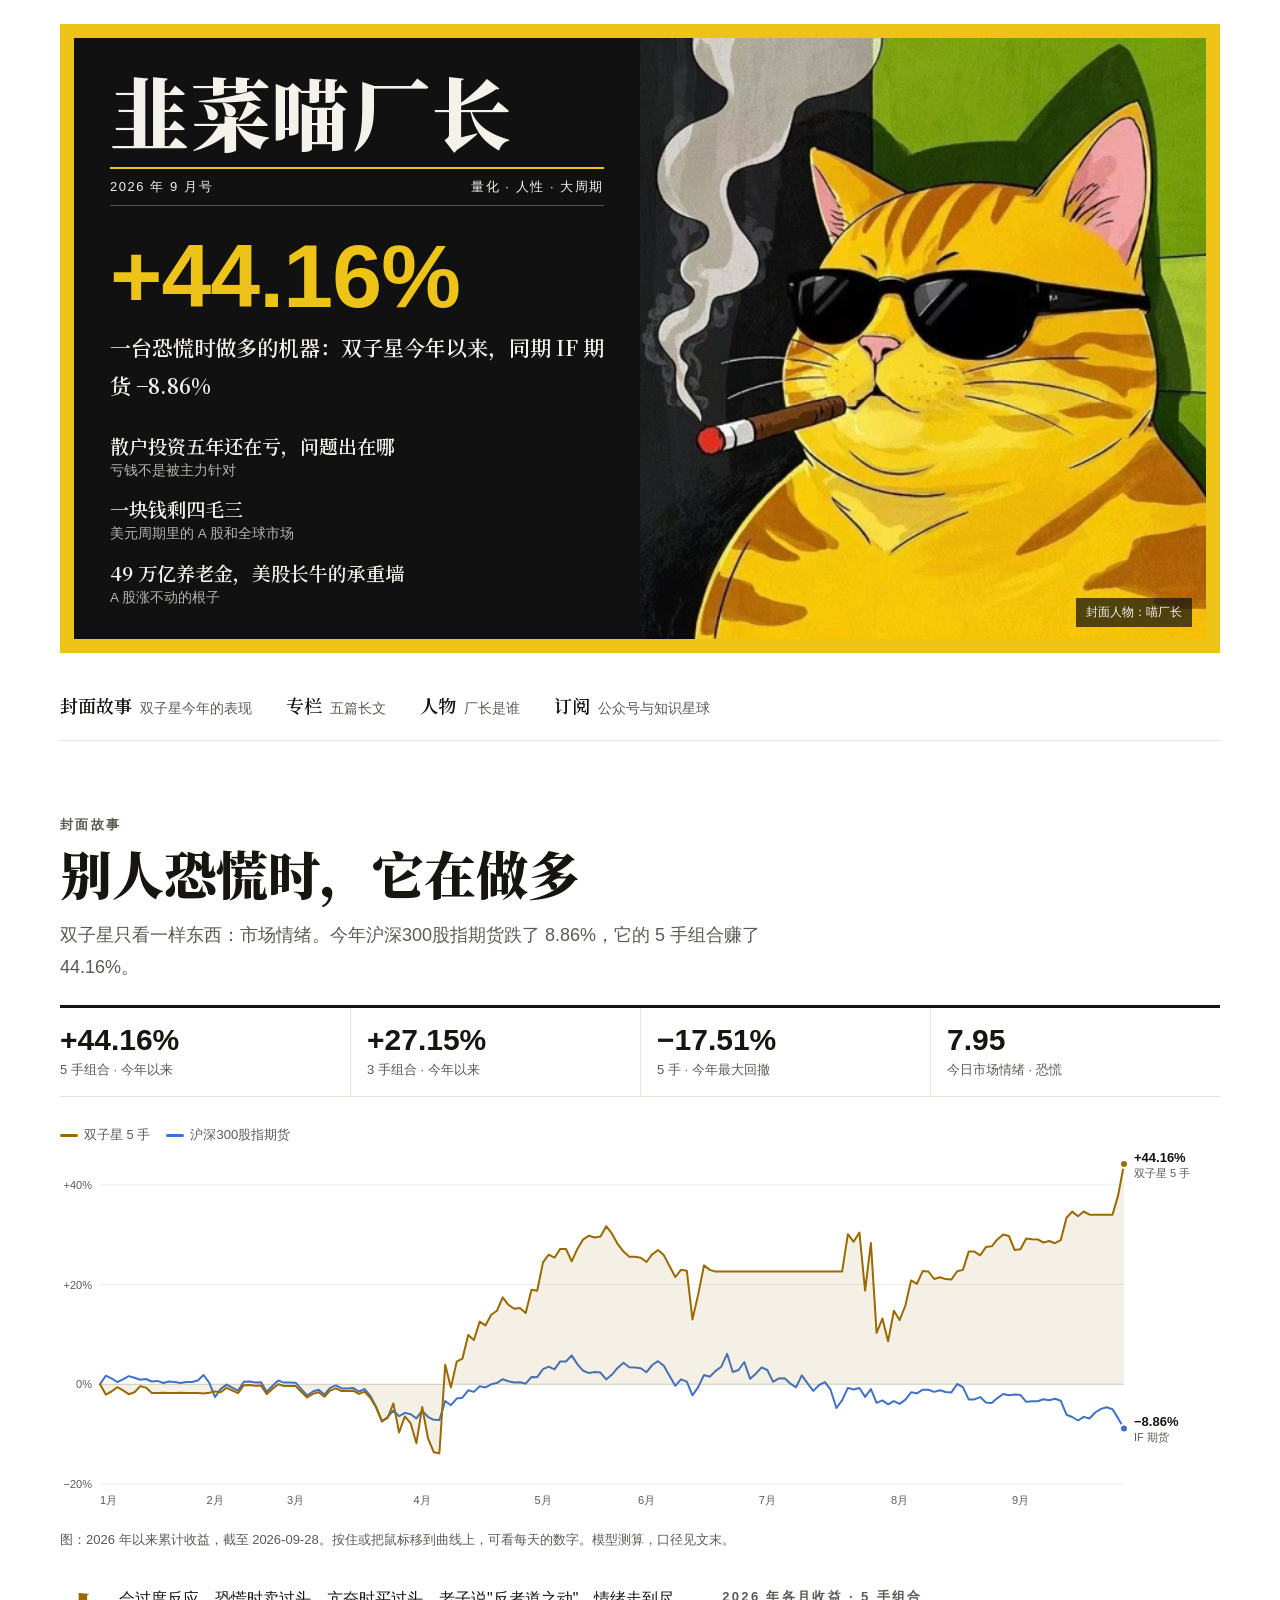
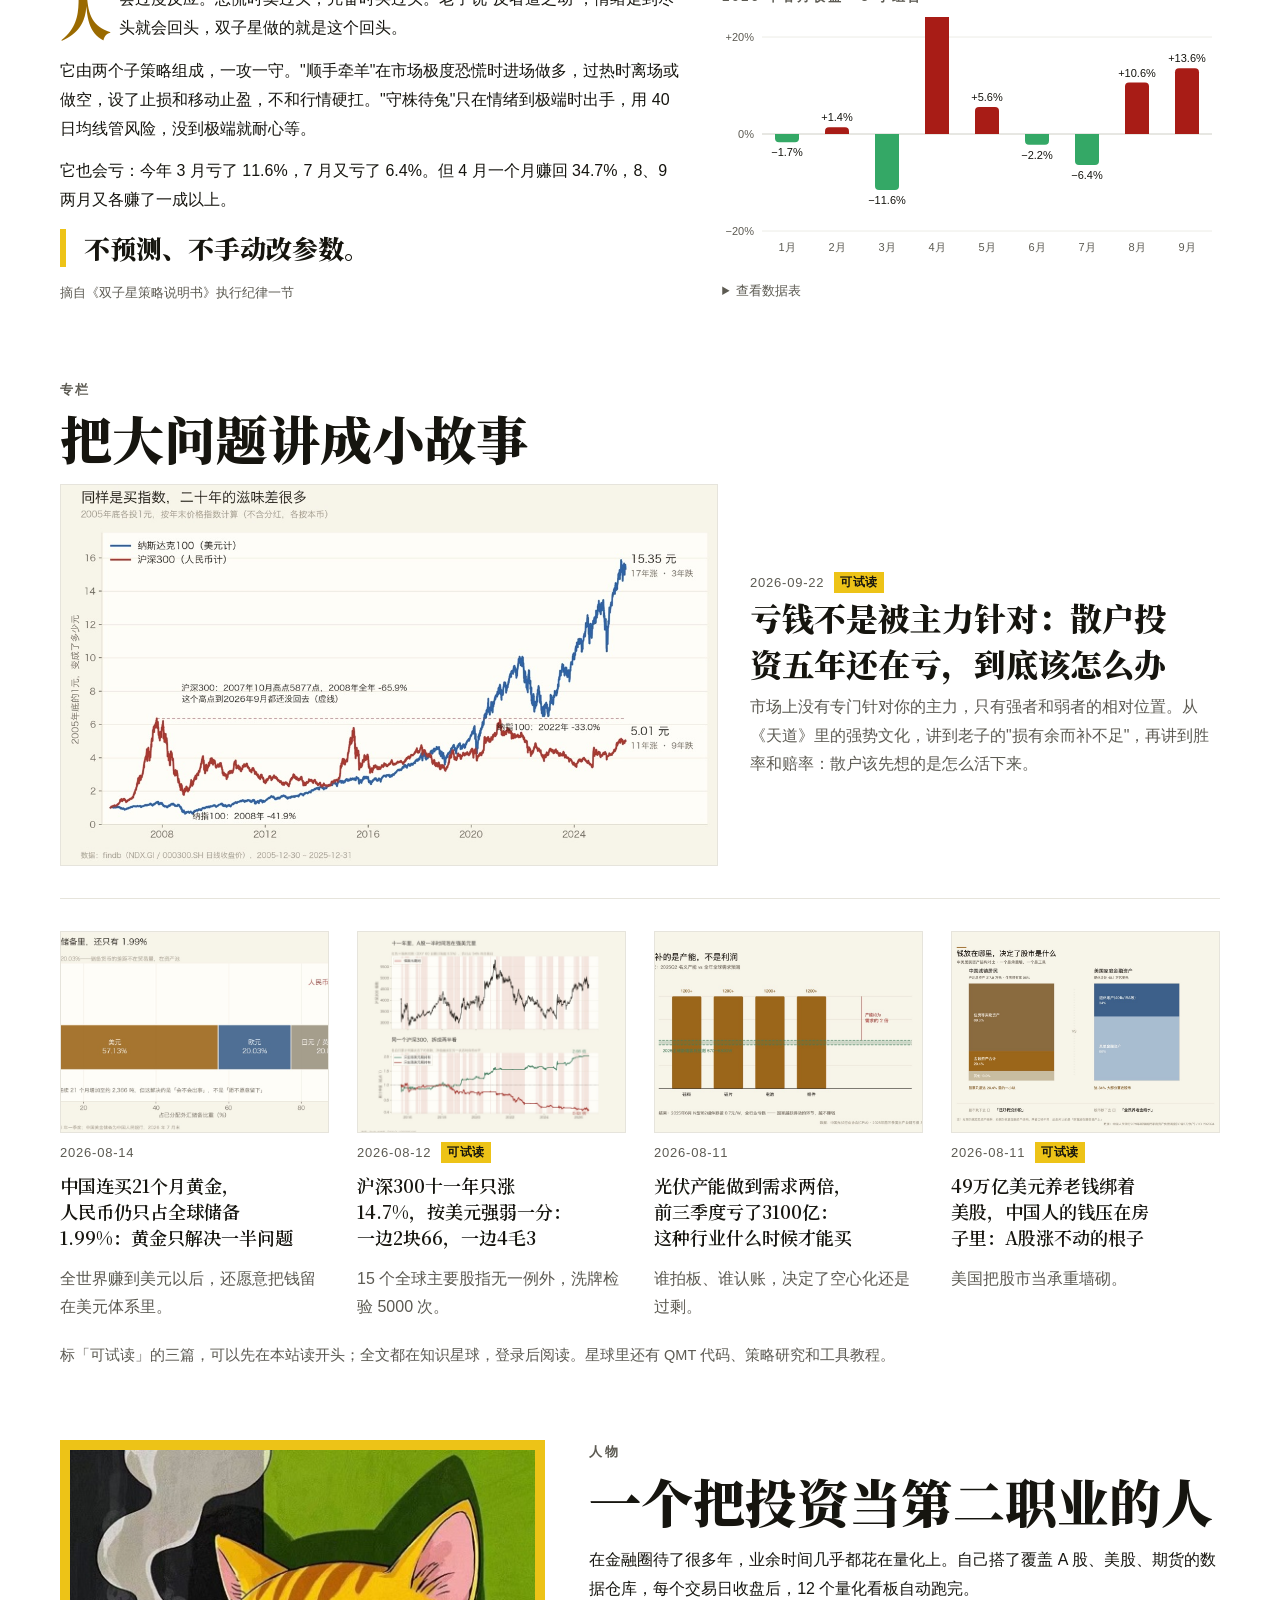
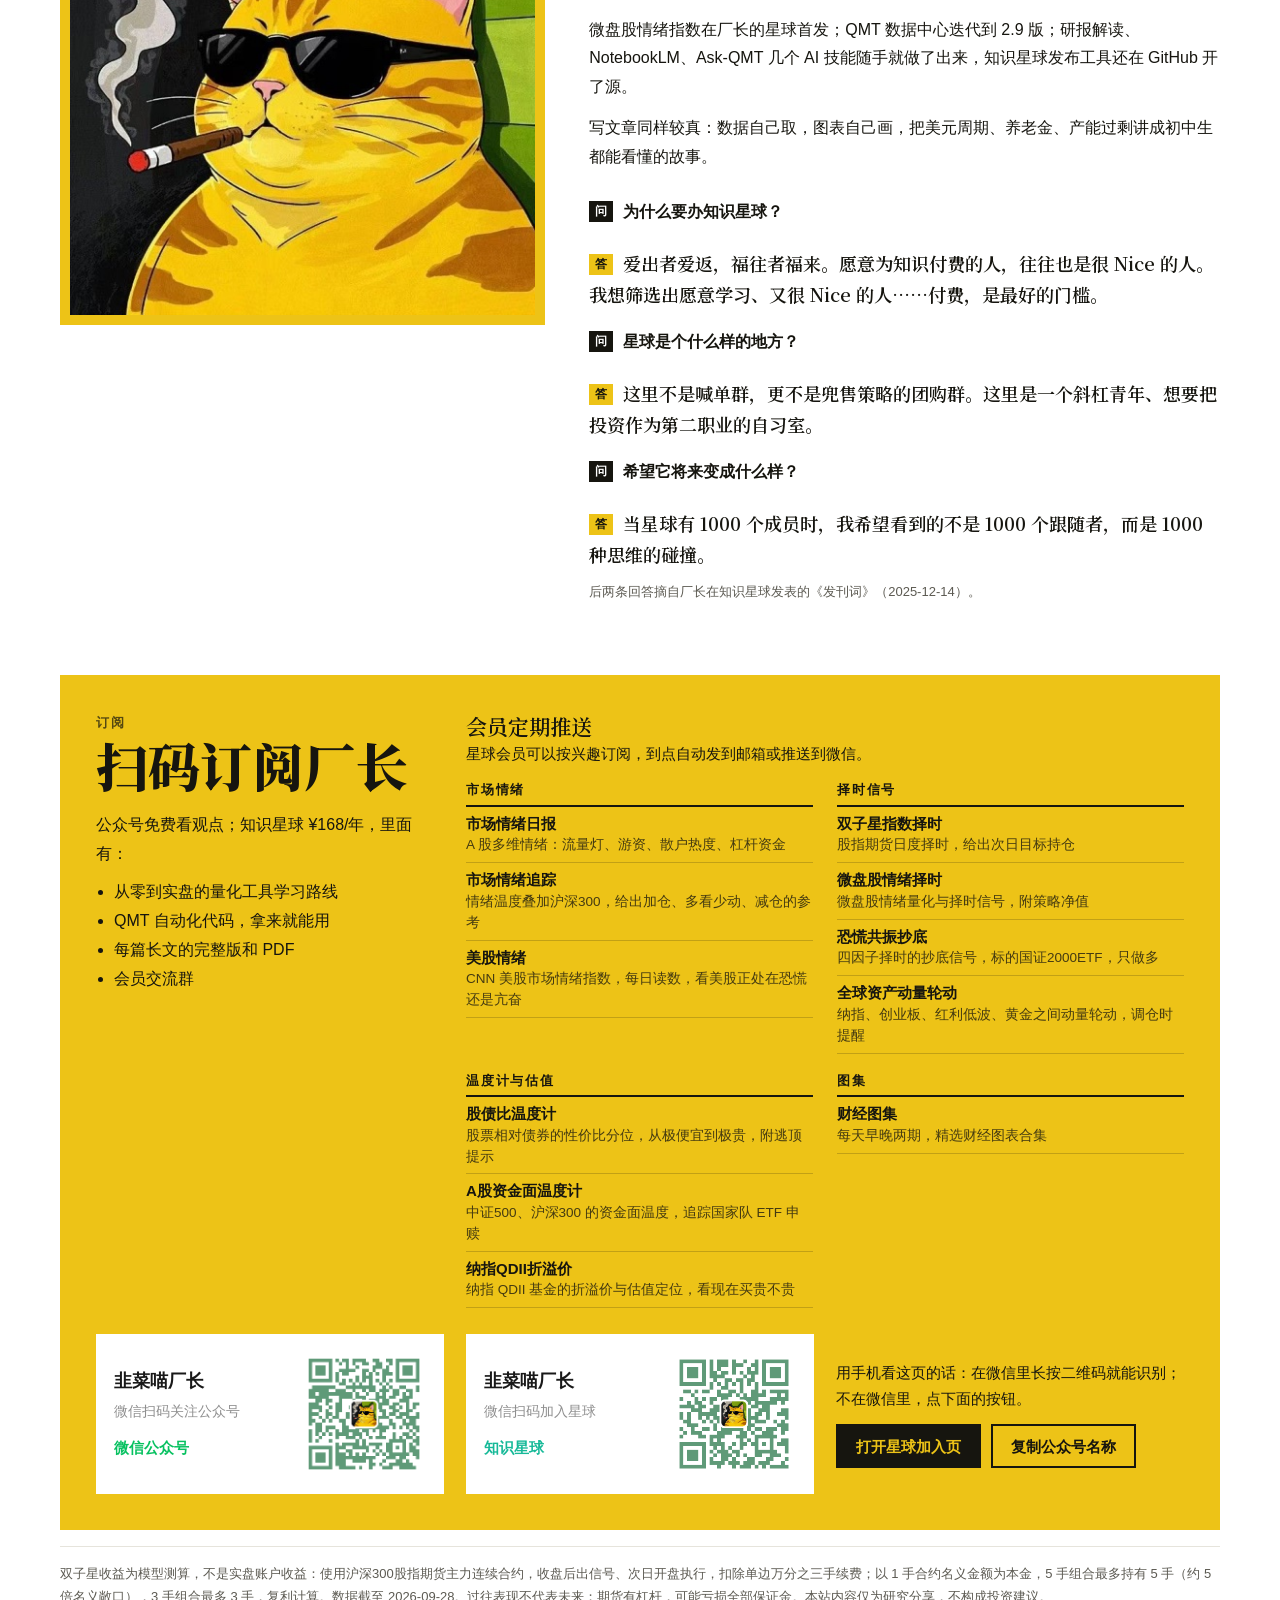
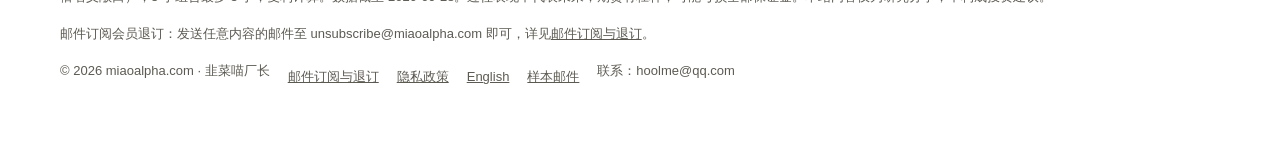
==== commit d21303d4: "feat: 专栏三篇开试读页，订阅模块加会员定期推送 - 封面三篇文章新增试读页 articles/*/（开头两节原文 + 后续要点 + 星球入口） - 订阅模块加「会员定期推送」11 项简介 - 人" ====
--- a/index.html
+++ b/index.html
@@ -7,7 +7,7 @@
 <meta name="applicable-device" content="pc,mobile">
 <title>韭菜喵厂长 · 量化研究与金融科普 | MiaoAlpha</title>
 <meta name="description" content="韭菜喵厂长：金融科普作者、量化研究者。双子星股指期货择时模型 2026 年以来的表现，以及美元周期、黄金、光伏、养老金与散户投资的长文。关注公众号「韭菜喵厂长」，加入同名知识星球。">
-<meta name="keywords" content="韭菜喵厂长,喵厂长,双子星,恐惧贪婪指数,量化投资,股指期货择时,知识星球,金融科普,美元周期,QMT">
+<meta name="keywords" content="韭菜喵厂长,喵厂长,双子星,市场情绪,量化投资,股指期货择时,知识星球,金融科普,美元周期,QMT">
 <link rel="canonical" href="https://miaoalpha.com/">
 <meta property="og:type" content="website">
 <meta property="og:site_name" content="韭菜喵厂长 MiaoAlpha">
@@ -32,7 +32,7 @@
       "url": "https://miaoalpha.com/",
       "image": "https://miaoalpha.com/assets/avatar.jpg",
       "description": "金融科普作者、量化研究者，知识星球「韭菜喵厂长」主理人。作品有双子星股指期货择时模型、微盘股情绪指数、12 个量化数据看板。",
-      "knowsAbout": ["量化投资", "股指期货择时", "恐惧贪婪指数", "美元周期", "QMT 自动化交易", "金融科普"],
+      "knowsAbout": ["量化投资", "股指期货择时", "市场情绪", "美元周期", "QMT 自动化交易", "金融科普"],
       "sameAs": ["https://t.zsxq.com/zYhmX", "https://github.com/hoolme"]
     },
     {
@@ -47,11 +47,11 @@
       "@type": "ItemList",
       "name": "韭菜喵厂长的长文",
       "itemListElement": [
-        { "@type": "ListItem", "position": 1, "item": { "@type": "Article", "headline": "亏钱不是被主力针对：散户投资五年还在亏，到底该怎么办", "datePublished": "2026-09-22", "url": "https://articles.zsxq.com/id_6kcnpb2c47dp.html", "author": { "@id": "https://miaoalpha.com/#author" } } },
+        { "@type": "ListItem", "position": 1, "item": { "@type": "Article", "headline": "亏钱不是被主力针对：散户投资五年还在亏，到底该怎么办", "datePublished": "2026-09-22", "url": "https://miaoalpha.com/articles/retail-five-years/", "author": { "@id": "https://miaoalpha.com/#author" } } },
         { "@type": "ListItem", "position": 2, "item": { "@type": "Article", "headline": "中国连买21个月黄金，人民币仍只占全球储备1.99%：黄金只解决一半问题", "datePublished": "2026-08-14", "url": "https://articles.zsxq.com/id_475155ttqdq7.html", "author": { "@id": "https://miaoalpha.com/#author" } } },
-        { "@type": "ListItem", "position": 3, "item": { "@type": "Article", "headline": "沪深300十一年只涨14.7%，按美元强弱一分：一边2块66，一边4毛3", "datePublished": "2026-08-12", "url": "https://articles.zsxq.com/id_mz2pw3xnw2xk.html", "author": { "@id": "https://miaoalpha.com/#author" } } },
+        { "@type": "ListItem", "position": 3, "item": { "@type": "Article", "headline": "沪深300十一年只涨14.7%，按美元强弱一分：一边2块66，一边4毛3", "datePublished": "2026-08-12", "url": "https://miaoalpha.com/articles/dollar-cycle-hs300/", "author": { "@id": "https://miaoalpha.com/#author" } } },
         { "@type": "ListItem", "position": 4, "item": { "@type": "Article", "headline": "光伏产能做到需求两倍，前三季度亏了3100亿：这种行业什么时候才能买", "datePublished": "2026-08-11", "url": "https://articles.zsxq.com/id_ca6s3fimxzms.html", "author": { "@id": "https://miaoalpha.com/#author" } } },
-        { "@type": "ListItem", "position": 5, "item": { "@type": "Article", "headline": "49万亿美元养老钱绑着美股，中国人的钱压在房子里：A股涨不动的根子", "datePublished": "2026-08-11", "url": "https://articles.zsxq.com/id_ckh7vqcbuva3.html", "author": { "@id": "https://miaoalpha.com/#author" } } }
+        { "@type": "ListItem", "position": 5, "item": { "@type": "Article", "headline": "49万亿美元养老钱绑着美股，中国人的钱压在房子里：A股涨不动的根子", "datePublished": "2026-08-11", "url": "https://miaoalpha.com/articles/pension-load-bearing-wall/", "author": { "@id": "https://miaoalpha.com/#author" } } }
       ]
     }
   ]
@@ -117,6 +117,8 @@
 .col h3 { font-size: 18px; }
 .feature:hover h3, .col:hover h3 { text-decoration: underline; text-decoration-color: var(--yellow); text-decoration-thickness: 3px; text-underline-offset: 4px; }
 .more-note { margin-top: 20px; color: var(--muted); font-size: 14.5px; }
+.meta { display: flex; align-items: center; gap: 10px; }
+.try { font-size: 12px; font-weight: 700; line-height: 1.7; padding: 0 6px; background: var(--yellow); color: var(--on-yellow); letter-spacing: .04em; }
 
 /* 人物 */
 .people { display: grid; grid-template-columns: minmax(0, 1fr) minmax(0, 1.3fr); gap: 44px; align-items: start; }
@@ -125,16 +127,27 @@
 .qa { margin: 26px 0 0; display: grid; gap: 18px; }
 .qa dt { font-weight: 700; }
 .qa dt::before { content: "问"; display: inline-block; background: var(--ink); color: var(--bg); font-size: 12px; padding: 0 6px; margin-right: 10px; vertical-align: 2px; }
-.qa dd { margin: 4px 0 0; font-family: var(--serif); font-weight: 600; font-size: 18px; line-height: 1.7; }
+.qa dd { margin: 4px 0 0; font-family: var(--serif); font-weight: 600; font-size: 18px; line-height: 1.7; text-wrap: pretty; }
 .qa dd::before { content: "答"; display: inline-block; background: var(--yellow); color: var(--on-yellow); font-family: var(--sans); font-size: 12px; padding: 0 6px; margin-right: 10px; vertical-align: 3px; }
 .src { font-size: 13px; color: var(--muted); margin-top: 10px; }
 
 /* 订阅 */
-.sub { background: var(--yellow); color: var(--on-yellow); padding: 36px; display: grid; grid-template-columns: minmax(0, 1.1fr) minmax(0, 1fr) minmax(0, 1fr); gap: 22px; align-items: center; }
+.sub { background: var(--yellow); color: var(--on-yellow); padding: 36px; display: grid; grid-template-columns: repeat(3, minmax(0, 1fr)); gap: 26px 22px; align-items: start; }
 .sub h2 { margin-top: 0; }
 .sub ul { margin: 10px 0 0; padding-left: 18px; }
 .sub .kicker { color: rgba(22, 21, 15, .7); }
-.howto { grid-column: 1 / -1; display: grid; gap: 12px; }
+.feeds { grid-column: 2 / -1; }
+.feeds h3 { margin: 0; }
+.feeds > p { font-size: 14.5px; margin-bottom: 12px; }
+.feed-groups { display: grid; grid-template-columns: repeat(2, minmax(0, 1fr)); gap: 16px 24px; }
+.fg { font-size: 12.5px; font-weight: 700; letter-spacing: .14em; border-bottom: 2px solid var(--on-yellow); padding-bottom: 3px; }
+.sub .feeds ul { margin: 0; padding: 0; list-style: none; }
+.feeds li { padding: 6px 0; border-bottom: 1px solid rgba(22, 21, 15, .2); }
+.feeds li b { display: block; font-size: 15px; line-height: 1.5; }
+.feeds li span { display: block; font-size: 13.5px; line-height: 1.55; color: rgba(22, 21, 15, .78); }
+.sub .qr-card, .howto { align-self: center; }
+.qr-card { scroll-margin-top: 16px; }
+.howto { display: grid; gap: 12px; }
 .howto p { font-size: 14.5px; }
 .howto .acts { display: flex; flex-wrap: wrap; gap: 10px; }
 .howto a, .howto button { display: inline-flex; align-items: center; justify-content: center; min-height: 44px; padding: 0 18px; font: inherit; font-size: 15px; font-weight: 700; text-decoration: none; cursor: pointer; border: 2px solid var(--on-yellow); color: var(--on-yellow); background: transparent; }
@@ -149,7 +162,7 @@
   .story, .people, .feature { grid-template-columns: minmax(0, 1fr); }
   .cols4 { grid-template-columns: repeat(2, minmax(0, 1fr)); }
   .sub { grid-template-columns: minmax(0, 1fr) minmax(0, 1fr); }
-  .sub > :first-child { grid-column: 1 / -1; }
+  .sub-head, .feeds, .howto { grid-column: 1 / -1; }
   .strip { grid-template-columns: repeat(2, minmax(0, 1fr)); }
   .strip > div:nth-child(3) { padding-left: 0; border-left: 0; }
   .strip > div:nth-child(n+3) { border-top: 1px solid var(--rule); }
@@ -183,7 +196,8 @@
   .portrait { display: none; }
   .qa dd { font-size: 16.5px; }
   .sub { grid-template-columns: minmax(0, 1fr); padding: 24px 18px; margin-inline: -16px; }
-  .sub > :first-child { grid-column: auto; }
+  .sub-head, .feeds, .howto { grid-column: auto; }
+  .feed-groups { grid-template-columns: minmax(0, 1fr); gap: 14px; }
   .home-footer { margin-top: -40px; }
 }
 @media (prefers-reduced-motion: reduce) { .cover .photo img { animation: none; } }
@@ -202,9 +216,9 @@
         <p class="lead-cap">一台恐慌时做多的机器：双子星今年以来，同期 IF 期货 −8.86%</p>
       </div>
       <nav class="lines" aria-label="本期要目">
-        <a href="#columns">散户投资五年还在亏，问题出在哪<small>亏钱不是被主力针对</small></a>
-        <a href="#columns">一块钱剩四毛三<small>美元周期里的 A 股和全球市场</small></a>
-        <a href="#columns">49 万亿养老金，美股长牛的承重墙<small>A 股涨不动的根子</small></a>
+        <a href="articles/retail-five-years/">散户投资五年还在亏，问题出在哪<small>亏钱不是被主力针对</small></a>
+        <a href="articles/dollar-cycle-hs300/">一块钱剩四毛三<small>美元周期里的 A 股和全球市场</small></a>
+        <a href="articles/pension-load-bearing-wall/">49 万亿养老金，美股长牛的承重墙<small>A 股涨不动的根子</small></a>
       </nav>
     </div>
     <figure class="photo">
@@ -223,12 +237,12 @@
   <section id="story" aria-label="封面故事">
     <p class="kicker">封面故事</p>
     <h2>别人恐慌时，它在做多</h2>
-    <p class="dek">双子星只看一个情绪指标：市场的恐惧贪婪指数。今年沪深300股指期货跌了 8.86%，它的 5 手组合赚了 44.16%。</p>
+    <p class="dek">双子星只看一样东西：市场情绪。今年沪深300股指期货跌了 8.86%，它的 5 手组合赚了 44.16%。</p>
     <div class="strip">
       <div><div class="v">+44.16%</div><div class="k">5 手组合 · 今年以来</div></div>
       <div><div class="v">+27.15%</div><div class="k">3 手组合 · 今年以来</div></div>
       <div><div class="v">−17.51%</div><div class="k">5 手 · 今年最大回撤</div></div>
-      <div><div class="v" id="fgi-v">7.95</div><div class="k" id="fgi-k">今日恐惧贪婪指数 · 恐慌</div></div>
+      <div><div class="v" id="fgi-v">7.95</div><div class="k" id="fgi-k">今日市场情绪 · 恐慌</div></div>
     </div>
     <div class="legend"><span><i style="background:var(--c-strat)"></i>双子星 5 手</span><span><i style="background:var(--c-bench)"></i>沪深300股指期货</span></div>
     <div class="chartbox" id="line"><div class="mc-plot"></div></div>
@@ -253,19 +267,19 @@
   <section id="columns" aria-label="专栏">
     <p class="kicker">专栏</p>
     <h2>把大问题讲成小故事</h2>
-    <a class="feature" href="https://articles.zsxq.com/id_6kcnpb2c47dp.html" target="_blank" rel="noopener">
+    <a class="feature" href="articles/retail-five-years/">
       <img src="assets/art1.jpg" width="1100" height="638" loading="lazy" decoding="async" alt="配图：两个指数二十年的走势对比">
-      <div><time datetime="2026-09-22">2026-09-22</time>
+      <div><span class="meta"><time datetime="2026-09-22">2026-09-22</time><b class="try">可试读</b></span>
         <h3>亏钱不是被主力针对：散户投资五年还在亏，到底该怎么办</h3>
         <p>市场上没有专门针对你的主力，只有强者和弱者的相对位置。从《天道》里的强势文化，讲到老子的"损有余而补不足"，再讲到胜率和赔率：散户该先想的是怎么活下来。</p></div>
     </a>
     <div class="cols4">
       <a class="col" href="https://articles.zsxq.com/id_475155ttqdq7.html" target="_blank" rel="noopener"><img src="assets/art2.jpg" width="1100" height="573" loading="lazy" decoding="async" alt="配图：全球外汇储备币种构成"><time datetime="2026-08-14">2026-08-14</time><h3>中国连买21个月黄金，人民币仍只占全球储备1.99%：黄金只解决一半问题</h3><p>全世界赚到美元以后，还愿意把钱留在美元体系里。</p></a>
-      <a class="col" href="https://articles.zsxq.com/id_mz2pw3xnw2xk.html" target="_blank" rel="noopener"><img src="assets/art3.jpg" width="1100" height="840" loading="lazy" decoding="async" alt="配图：美元周期与沪深300"><time datetime="2026-08-12">2026-08-12</time><h3>沪深300十一年只涨14.7%，按美元强弱一分：一边2块66，一边4毛3</h3><p>15 个全球主要股指无一例外，洗牌检验 5000 次。</p></a>
+      <a class="col" href="articles/dollar-cycle-hs300/"><img src="assets/art3.jpg" width="1100" height="840" loading="lazy" decoding="async" alt="配图：美元周期与沪深300"><span class="meta"><time datetime="2026-08-12">2026-08-12</time><b class="try">可试读</b></span><h3>沪深300十一年只涨14.7%，按美元强弱一分：一边2块66，一边4毛3</h3><p>15 个全球主要股指无一例外，洗牌检验 5000 次。</p></a>
       <a class="col" href="https://articles.zsxq.com/id_ca6s3fimxzms.html" target="_blank" rel="noopener"><img src="assets/art4.jpg" width="1100" height="660" loading="lazy" decoding="async" alt="配图：光伏产能与需求对比"><time datetime="2026-08-11">2026-08-11</time><h3>光伏产能做到需求两倍，前三季度亏了3100亿：这种行业什么时候才能买</h3><p>谁拍板、谁认账，决定了空心化还是过剩。</p></a>
-      <a class="col" href="https://articles.zsxq.com/id_ckh7vqcbuva3.html" target="_blank" rel="noopener"><img src="assets/art5.jpg" width="1100" height="770" loading="lazy" decoding="async" alt="配图：中美居民资产结构对比"><time datetime="2026-08-11">2026-08-11</time><h3>49万亿美元养老钱绑着美股，中国人的钱压在房子里：A股涨不动的根子</h3><p>美国把股市当承重墙砌。</p></a>
-    </div>
-    <p class="more-note">全文在知识星球，登录后阅读；星球里还有 QMT 代码、策略研究和工具教程。</p>
+      <a class="col" href="articles/pension-load-bearing-wall/"><img src="assets/art5.jpg" width="1100" height="770" loading="lazy" decoding="async" alt="配图：中美居民资产结构对比"><span class="meta"><time datetime="2026-08-11">2026-08-11</time><b class="try">可试读</b></span><h3>49万亿美元养老钱绑着美股，中国人的钱压在房子里：A股涨不动的根子</h3><p>美国把股市当承重墙砌。</p></a>
+    </div>
+    <p class="more-note">标「可试读」的三篇，可以先在本站读开头；全文都在知识星球，登录后阅读。星球里还有 QMT 代码、策略研究和工具教程。</p>
   </section>
 
   <section id="people" class="people" aria-label="人物">
@@ -280,18 +294,18 @@
       </div>
       <dl class="qa">
         <dt>为什么要办知识星球？</dt>
-        <dd>做知识付费，我的初衷并非为了赚钱，而是为了"筛选"。……付费，是最好的门槛。</dd>
+        <dd>爱出者爱返，福往者福来。愿意为知识付费的人，往往也是很 Nice 的人。我想筛选出愿意学习、又很 Nice 的人……付费，是最好的门槛。</dd>
         <dt>星球是个什么样的地方？</dt>
         <dd>这里不是喊单群，更不是兜售策略的团购群。这里是一个斜杠青年、想要把投资作为第二职业的自习室。</dd>
         <dt>希望它将来变成什么样？</dt>
         <dd>当星球有 1000 个成员时，我希望看到的不是 1000 个跟随者，而是 1000 种思维的碰撞。</dd>
       </dl>
-      <p class="src">回答摘自厂长在知识星球发表的《发刊词》（2025-12-14）。</p>
+      <p class="src">后两条回答摘自厂长在知识星球发表的《发刊词》（2025-12-14）。</p>
     </div>
   </section>
 
   <section id="subscribe" class="sub" aria-label="订阅">
-    <div>
+    <div class="sub-head">
       <p class="kicker">订阅</p>
       <h2>扫码订阅厂长</h2>
       <p>公众号免费看观点；知识星球 ¥168/年，里面有：</p>
@@ -302,7 +316,32 @@
         <li>会员交流群</li>
       </ul>
     </div>
-    <div class="qr-card"><div><strong>韭菜喵厂长</strong><span>微信扫码关注公众号</span><em class="wx">微信公众号</em></div><img src="assets/qr-wechat.png" width="518" height="518" loading="lazy" alt="公众号「韭菜喵厂长」二维码"></div>
+    <div class="feeds">
+      <h3>会员定期推送</h3>
+      <p>星球会员可以按兴趣订阅，到点自动发到邮箱或推送到微信。</p>
+      <div class="feed-groups">
+        <div><p class="fg">市场情绪</p><ul>
+          <li><b>市场情绪日报</b><span>A 股多维情绪：流量灯、游资、散户热度、杠杆资金</span></li>
+          <li><b>市场情绪追踪</b><span>情绪温度叠加沪深300，给出加仓、多看少动、减仓的参考</span></li>
+          <li><b>美股情绪</b><span>CNN 美股市场情绪指数，每日读数，看美股正处在恐慌还是亢奋</span></li>
+        </ul></div>
+        <div><p class="fg">择时信号</p><ul>
+          <li><b>双子星指数择时</b><span>股指期货日度择时，给出次日目标持仓</span></li>
+          <li><b>微盘股情绪择时</b><span>微盘股情绪量化与择时信号，附策略净值</span></li>
+          <li><b>恐慌共振抄底</b><span>四因子择时的抄底信号，标的国证2000ETF，只做多</span></li>
+          <li><b>全球资产动量轮动</b><span>纳指、创业板、红利低波、黄金之间动量轮动，调仓时提醒</span></li>
+        </ul></div>
+        <div><p class="fg">温度计与估值</p><ul>
+          <li><b>股债比温度计</b><span>股票相对债券的性价比分位，从极便宜到极贵，附逃顶提示</span></li>
+          <li><b>A股资金面温度计</b><span>中证500、沪深300 的资金面温度，追踪国家队 ETF 申赎</span></li>
+          <li><b>纳指QDII折溢价</b><span>纳指 QDII 基金的折溢价与估值定位，看现在买贵不贵</span></li>
+        </ul></div>
+        <div><p class="fg">图集</p><ul>
+          <li><b>财经图集</b><span>每天早晚两期，精选财经图表合集</span></li>
+        </ul></div>
+      </div>
+    </div>
+    <div class="qr-card" id="follow"><div><strong>韭菜喵厂长</strong><span>微信扫码关注公众号</span><em class="wx">微信公众号</em></div><img src="assets/qr-wechat.png" width="518" height="518" loading="lazy" alt="公众号「韭菜喵厂长」二维码"></div>
     <div class="qr-card"><div><strong>韭菜喵厂长</strong><span>微信扫码加入星球</span><em class="zx">知识星球</em></div><img src="assets/qr-zsxq.png" width="462" height="462" loading="lazy" alt="知识星球「韭菜喵厂长」二维码"></div>
     <div class="howto">
       <p>用手机看这页的话：在微信里长按二维码就能识别；不在微信里，点下面的按钮。</p>
@@ -326,7 +365,7 @@
 </div>
 
 <nav class="dock" aria-label="快速入口">
-  <a class="a1" href="#subscribe">关注公众号</a>
+  <a class="a1" href="#follow">关注公众号</a>
   <a class="a2" href="https://t.zsxq.com/zYhmX" target="_blank" rel="noopener">加入知识星球</a>
 </nav>
 
@@ -339,7 +378,7 @@
   (function () {
     var G = window.GEMINI, f = G.fgi[G.fgi.length - 1];
     document.getElementById('fgi-v').textContent = f.toFixed(2);
-    document.getElementById('fgi-k').textContent = '今日恐惧贪婪指数 · ' + MiaoChart.fgiLabel(f);
+    document.getElementById('fgi-k').textContent = '今日市场情绪 · ' + MiaoChart.fgiLabel(f);
     var btn = document.getElementById('copy-name'), tip = document.getElementById('copy-tip');
     btn.addEventListener('click', function () {
       var done = function () { tip.textContent = '已复制「韭菜喵厂长」，到微信里搜索公众号粘贴即可'; };
--- a/assets/site.css
+++ b/assets/site.css
@@ -68,6 +68,32 @@
 .boards span { color: var(--muted); font-size: 14.5px; }
 .en p, .en li { font-size: 15.5px; }
 
+/* 专栏试读页（tools/build_previews.py 生成） */
+.article h1 { font-size: clamp(26px, 5.4vw, 38px); line-height: 1.32; }
+.byline { display: flex; flex-wrap: wrap; gap: 2px 14px; font-size: 13px; color: var(--muted); font-variant-numeric: tabular-nums; }
+.article figure { margin: 22px 0; }
+.article figure img { width: 100%; height: auto; display: block; background: #fff; border: 1px solid var(--rule); }
+.article figcaption { font-size: 13px; color: var(--muted); margin-top: 6px; }
+.read { position: relative; margin-top: 22px; }
+.read p { font-size: 17px; line-height: 1.9; margin: 0 0 1.1em; }
+.read strong { background: linear-gradient(transparent 62%, rgba(237, 195, 23, .45) 0); }
+.read hr { border: 0; margin: 30px 0; text-align: center; color: var(--muted); }
+.read hr::before { content: "· · ·"; letter-spacing: .6em; }
+.read::after { content: ""; position: absolute; left: 0; right: 0; bottom: 0; height: 110px; background: linear-gradient(rgba(0, 0, 0, 0), var(--bg)); pointer-events: none; }
+.paywall { background: var(--yellow); color: var(--on-yellow); padding: 28px 26px; display: grid; gap: 14px; margin-top: 8px; }
+.paywall .kicker { color: rgba(22, 21, 15, .7); }
+.paywall h2 { margin: 0; font-size: clamp(24px, 4.4vw, 32px); }
+.paywall ul { margin: 0; padding-left: 20px; }
+.paywall li { margin: 4px 0; text-wrap: pretty; }
+.paywall .acts { display: flex; flex-wrap: wrap; gap: 10px; }
+.paywall .acts a { display: inline-flex; align-items: center; justify-content: center; min-height: 46px; padding: 0 18px; font-weight: 700; font-size: 15px; text-decoration: none; border: 2px solid var(--on-yellow); color: var(--on-yellow); }
+.paywall .acts a.primary { background: var(--on-yellow); color: var(--yellow); }
+.paywall .qr-card { max-width: 360px; }
+.more-reads { margin-top: 30px; }
+.more-reads ul { margin: 6px 0 12px; padding-left: 20px; }
+.more-reads li { margin: 6px 0; }
+.more-reads a { font-weight: 700; text-decoration-color: var(--yellow); text-decoration-thickness: 2px; text-underline-offset: 4px; }
+
 .note { font-size: 13px; color: var(--muted); line-height: 1.75; border-top: 1px solid var(--rule); padding-top: 16px; }
 .site-footer { display: flex; flex-wrap: wrap; gap: 4px 18px; font-size: 13px; color: var(--muted); }
 .site-footer a { color: var(--muted); padding-block: 6px; }
@@ -86,4 +112,7 @@
   .topbar nav { gap: 2px 18px; }
   .boards { grid-template-columns: minmax(0, 1fr); }
   .qr-card img { width: 112px; height: 112px; }
+  .read p { font-size: 16.5px; }
+  .paywall { margin-inline: -16px; padding: 24px 18px; }
+  .paywall .acts a { flex: 1 1 100%; }
 }
